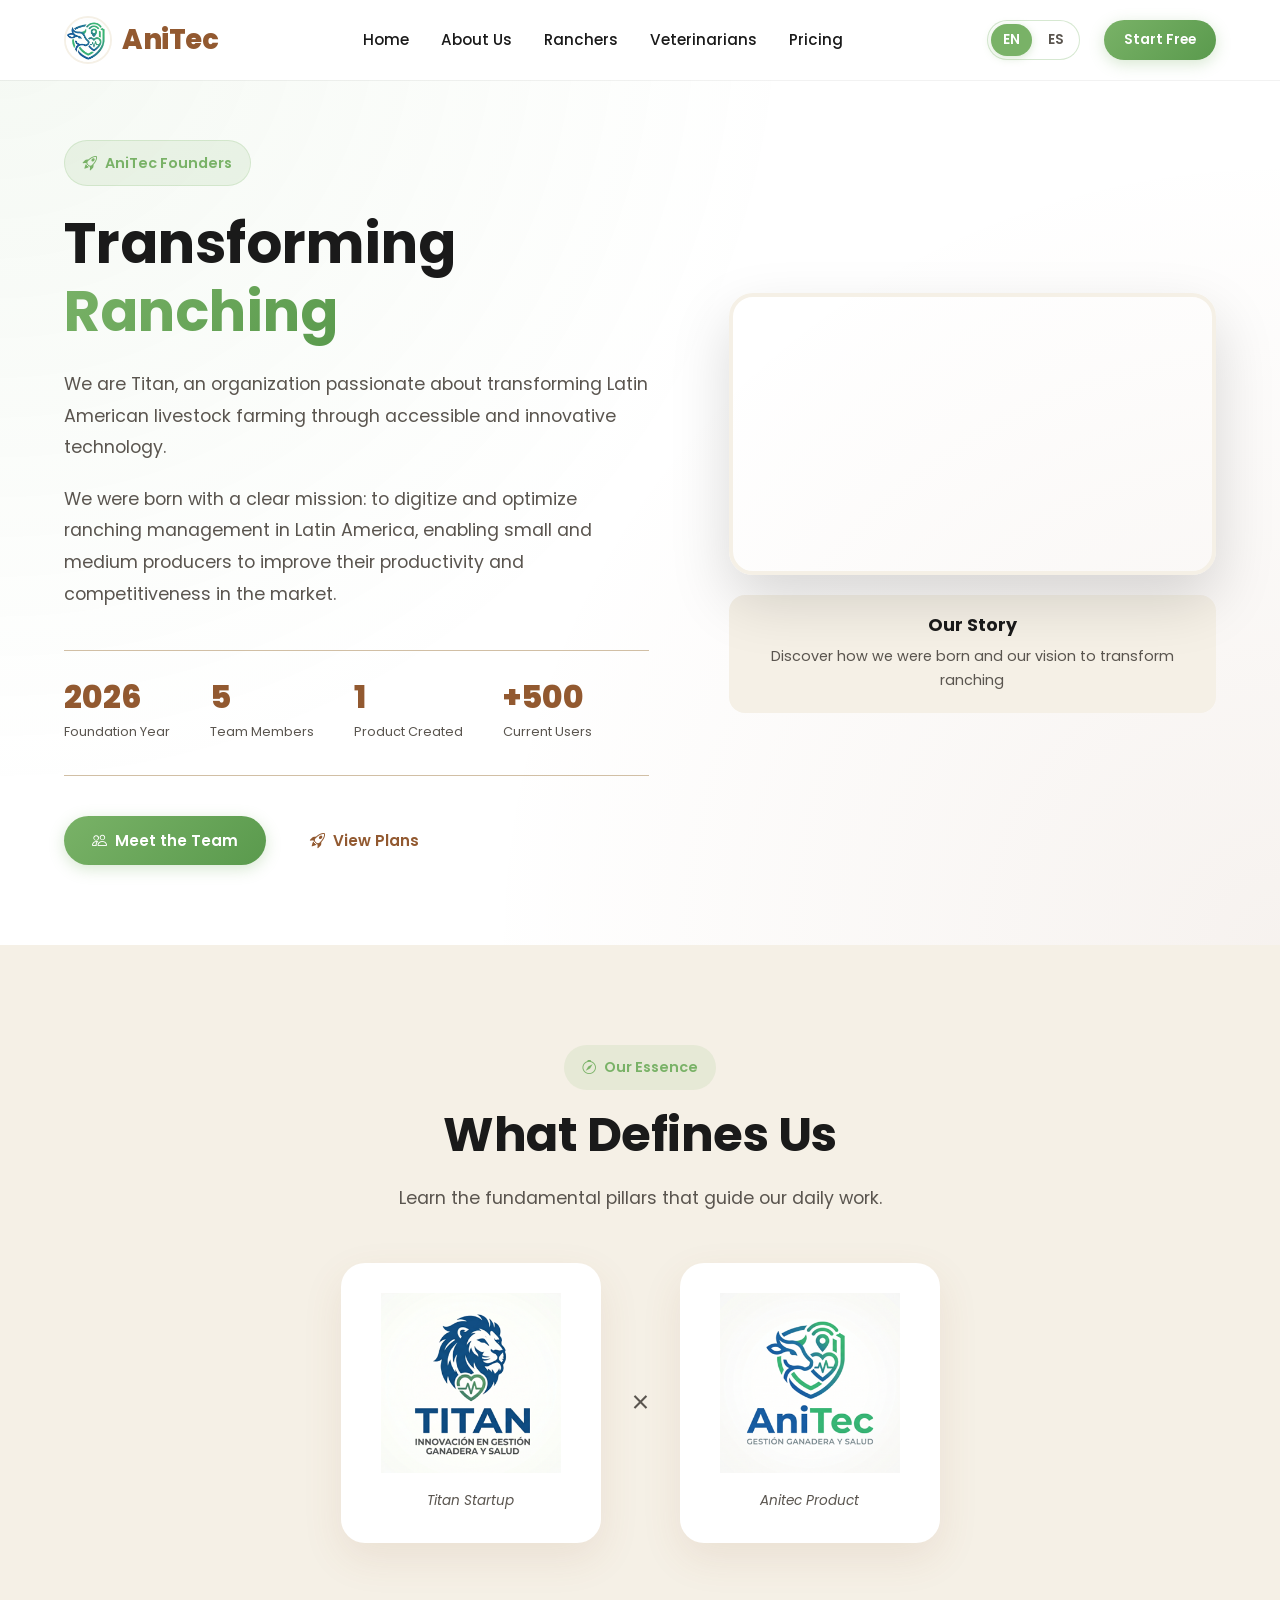
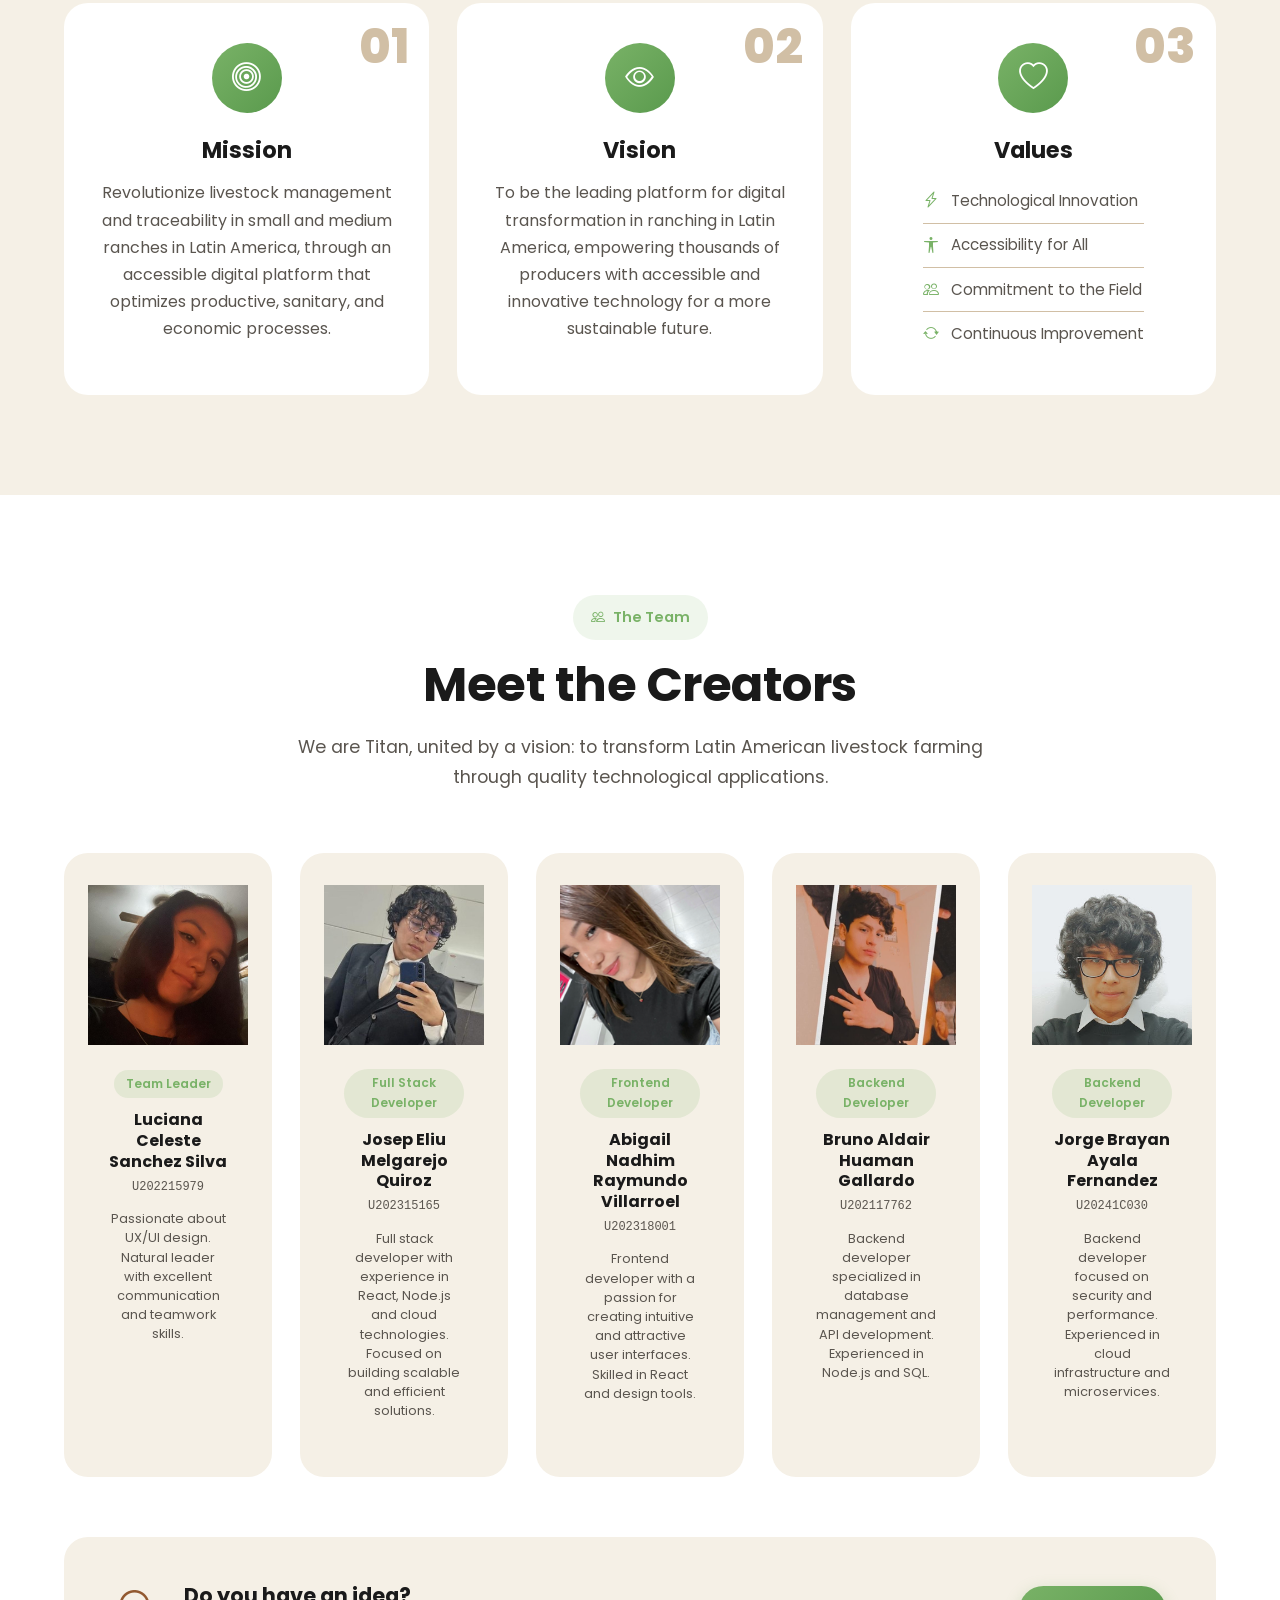
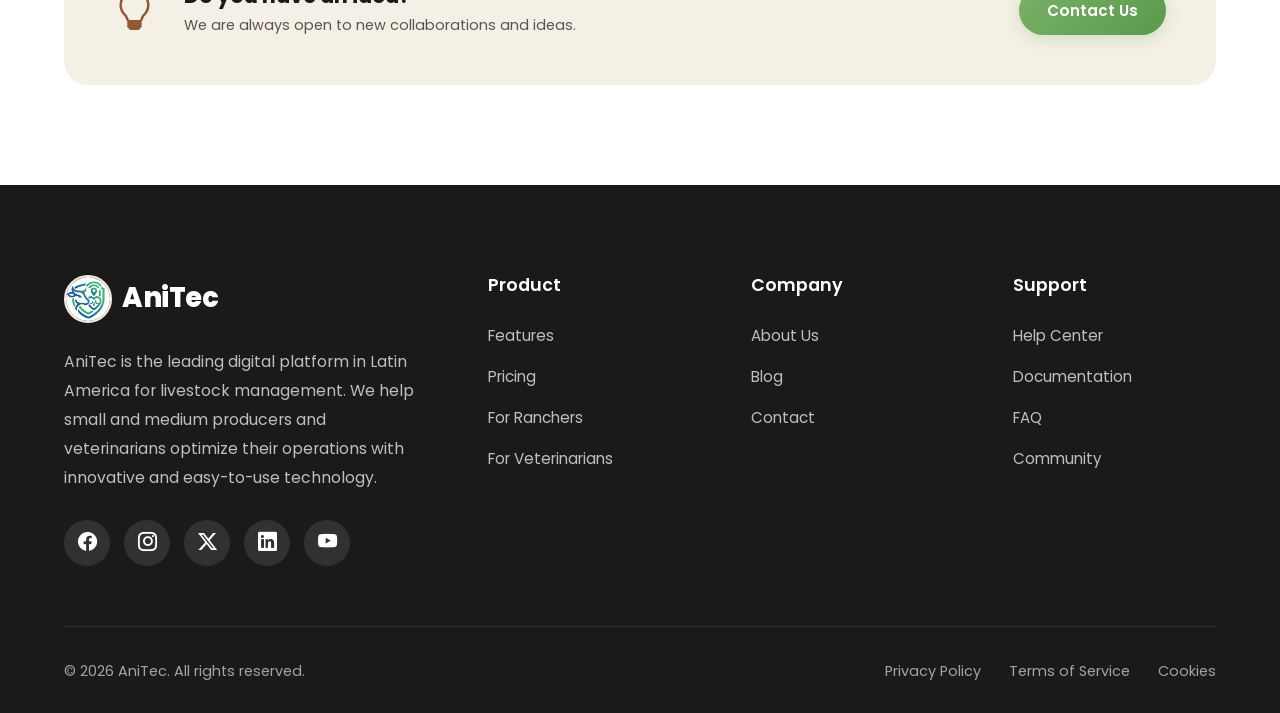
==== about.html @ 1f685884 "chore: Anitec Landing Initialization!" ====
<!doctype html>
<html lang="en" data-page="about">
  <head>
    <meta charset="UTF-8" />
    <meta name="viewport" content="width=device-width, initial-scale=1.0" />
    <meta name="robots" content="index, follow" />
    <meta name="googlebot" content="index, follow" />
    <link rel="canonical" href="https://anitec.com/about.html" />
    
    <!-- Open Graph / Facebook -->
    <meta property="og:type" content="website" />
    <meta property="og:url" content="https://anitec.com/about.html" />
    <meta property="og:title" content="About Us - AniTec" />
    <meta property="og:description" content="Meet the team behind AniTec. We are a passionate team transforming Latin American livestock through innovative technology." />
    <meta property="og:image" content="https://anitec.com/assets/images/og-image.png" />
    <meta property="og:site_name" content="AniTec" />
    
    <!-- Twitter -->
    <meta property="twitter:card" content="summary_large_image" />
    <meta property="twitter:url" content="https://anitec.com/about.html" />
    <meta property="twitter:title" content="About Us - AniTec" />
    <meta property="twitter:description" content="Meet the team behind AniTec. We are a passionate team transforming Latin American livestock through innovative technology." />
    <meta property="twitter:image" content="https://anitec.com/assets/images/og-image.png" />
    
    <!-- Favicons -->
    <link rel="icon" href="./assets/images/logo.ico" type="image/x-icon" />
    <link rel="apple-touch-icon" href="./assets/images/apple-touch-icon.png" />
    
    <!-- Theme Color -->
    <meta name="theme-color" content="#79B267" />
    <meta name="msapplication-TileColor" content="#79B267" />
    <title>About Us - AniTec</title>
    <meta
      name="description"
      content="Meet the team behind AniTec. We are a team passionate about transforming Latin American livestock farming through innovative technology."
    />
    <meta
      name="keywords"
      content="about us AniTec, AniTec team, Team Titan, AniTec creators, ranching startup"
    />
    <meta name="author" content="AniTec" />
    <link rel="icon" type="image/x-icon" href="assets/images/logo.ico" />
    <link rel="stylesheet" href="styles.css" />
    <link rel="preconnect" href="https://fonts.googleapis.com" />
    <link rel="preconnect" href="https://fonts.gstatic.com" crossorigin />
    <link
      href="https://fonts.googleapis.com/css2?family=Poppins:wght@300;400;500;600;700;800&display=swap"
      rel="stylesheet"
    />
    <link
      rel="stylesheet"
      href="https://cdn.jsdelivr.net/npm/bootstrap-icons@1.11.3/font/bootstrap-icons.min.css"
    />
  </head>
  <body>
    <nav class="navbar">
      <div class="nav-container">
        <a href="index.html" class="logo">
          <img src="assets/images/logo.png" alt="AniTec Logo" />
          <span class="logo-text">AniTec</span>
        </a>
        <ul class="nav-menu">
          <li><a href="index.html" data-i18n="nav.home">Home</a></li>
          <li><a href="about.html" class="active" data-i18n="nav.about">About Us</a></li>
          <li><a href="ranchers.html" data-i18n="nav.ranchers">Ranchers</a></li>
          <li><a href="veterinarians.html" data-i18n="nav.veterinarians">Veterinarians</a></li>
          <li><a href="index.html#pricing" data-i18n="nav.pricing">Pricing</a></li>
        </ul>
        <div class="nav-actions">
          <div class="lang-switcher">
            <button class="lang-btn" id="lang-en" onclick="setLanguage('en')">EN</button>
            <button class="lang-btn" id="lang-es" onclick="setLanguage('es')">ES</button>
          </div>
          <a href="index.html#pricing" class="btn btn-success btn-sm" data-i18n="nav.startFree"
            >Start Free</a
          >
          <button class="mobile-menu-btn">
            <i class="bi bi-list"></i>
          </button>
        </div>
      </div>
    </nav>

    <div class="mobile-menu-overlay"></div>
    <div class="mobile-menu">
      <div class="mobile-menu-header">
        <span
          style="
            font-weight: 700;
            font-size: 1.2rem;
            color: var(--primary-brown);
          "
          data-i18n="nav.menu">Menu</span
        >
        <button class="mobile-menu-close">
          <i class="bi bi-x-lg"></i>
        </button>
      </div>
      <ul class="mobile-menu-links">
        <li><a href="index.html" data-i18n="nav.home">Home</a></li>
        <li><a href="about.html" data-i18n="nav.about">About Us</a></li>
        <li><a href="ranchers.html" data-i18n="nav.ranchers">Ranchers</a></li>
        <li><a href="veterinarians.html" data-i18n="nav.veterinarians">Veterinarians</a></li>
        <li><a href="index.html#pricing" data-i18n="nav.pricing">Pricing</a></li>
      </ul>
      <div class="mobile-menu-cta">
        <a href="index.html#pricing" class="btn btn-success" data-i18n="nav.startFree">Start Free</a>
      </div>
      <div class="mobile-lang-switcher">
        <button class="lang-btn" id="mobile-lang-en" onclick="setLanguage('en')">EN</button>
        <button class="lang-btn" id="mobile-lang-es" onclick="setLanguage('es')">ES</button>
      </div>
    </div>

    <section class="about-hero">
      <div class="container">
        <div class="about-hero-content">
          <div class="about-hero-text">
            <div class="hero-badge">
              <i class="bi bi-rocket-takeoff"></i>
              <span data-i18n="about.heroBadge">AniTec Founders</span>
            </div>
            <h1 class="about-title">
              <span data-i18n="about.heroTitle1">Transforming</span><span class="highlight" data-i18n="about.heroTitle2"> Ranching</span>
            </h1>
            <p class="about-description" data-i18n="about.heroDesc1">
              We are <strong>Titan</strong>, an organization passionate about transforming Latin American livestock farming through accessible and innovative technology.
            </p>
            <p class="about-description" data-i18n="about.heroDesc2">
              We were born with a clear mission:
              <strong>to digitize and optimize ranching management</strong> in
              Latin America, enabling small and medium producers to improve
              their productivity and competitiveness in the market.
            </p>
            <div class="about-hero-stats">
              <div class="hero-stat">
                <span class="hero-stat-number">2026</span>
                <span class="hero-stat-label" data-i18n="about.stat1">Foundation<br />Year</span>
              </div>
              <div class="hero-stat">
                <span class="hero-stat-number">5</span>
                <span class="hero-stat-label" data-i18n="about.stat2">Team<br />Members</span>
              </div>
              <div class="hero-stat">
                <span class="hero-stat-number">1</span>
                <span class="hero-stat-label" data-i18n="about.stat3">Product<br />Created</span>
              </div>
              <div class="hero-stat">
                <span class="hero-stat-number">+500</span>
                <span class="hero-stat-label" data-i18n="about.stat4">Current<br />Users</span>
              </div>
            </div>
            <div class="about-hero-buttons">
              <a href="#team" class="btn btn-success">
                <i class="bi bi-people"></i>
                <span data-i18n="about.meetTeam">Meet the Team</span>
              </a>
              <a href="index.html#pricing" class="btn btn-secondary">
                <i class="bi bi-rocket-takeoff"></i>
                <span data-i18n="about.viewPlans">View Plans</span>
              </a>
            </div>
          </div>
          <div class="about-hero-video">
            <div class="video-container">
              <video controles poster="assets/images/video-poster.png">
                <source
                  src="assets/videos/about-us-video.mp4"
                  type="video/mp4"
                />
                Your browser does not support video playback.
              </video>
            </div>
            <div class="video-info">
              <h4 data-i18n="about.ourStory">Learn our story</h4>
              <p data-i18n="about.ourStoryDesc">
                Discover how we were born and our vision to transform ranching
              </p>
            </div>
          </div>
        </div>
      </div>
    </section>

    <section class="mission-vision">
      <div class="container">
        <div class="section-header">
          <span class="section-subtitle">
            <i class="bi bi-compass"></i>
            <span data-i18n="about.essenceSubtitle">Our Essence</span>
          </span>
          <h2 class="section-title" data-i18n="about.essenceTitle">What Defines Us</h2>
          <p class="section-description" data-i18n="about.essenceDesc">
            Learn the fundamental pillars that guide our daily work.
          </p>
        </div>
        <div class="mv-logos">
          <div class="mv-logo-card">
            <img
              src="assets/images/about-us/logo_startup_titan.png"
              alt="Titan Startup"
            />
            <span class="mv-logo-label">Titan Startup</span>
          </div>
          <div class="mv-vs">×</div>
          <div class="mv-logo-card">
            <img
              src="assets/images/about-us/logo_producto_anitec.png"
              alt="AniTec Product"
            />
            <span class="mv-logo-label" data-i18n="about.product">AniTec Product</span>
          </div>
        </div>
        <div class="mv-grid">
          <div class="mv-card">
            <div class="mv-card-icon">
              <i class="bi bi-bullseye"></i>
            </div>
            <div class="mv-card-number">01</div>
            <h3 data-i18n="about.mission">Mission</h3>
            <p data-i18n="about.missionText">
              Revolutionize livestock management and traceability in small and
              medium ranches in Latin America, through an accessible digital
              platform that optimizes productive, sanitary, and economic
              processes.
            </p>
          </div>
          <div class="mv-card">
            <div class="mv-card-icon">
              <i class="bi bi-eye"></i>
            </div>
            <div class="mv-card-number">02</div>
            <h3 data-i18n="about.vision">Vision</h3>
            <p data-i18n="about.visionText">
              To be the leading platform for digital transformation in ranching
              in Latin America, empowering thousands of producers with
              accessible and innovative technology for a more sustainable
              future.
            </p>
          </div>
          <div class="mv-card">
            <div class="mv-card-icon">
              <i class="bi bi-heart"></i>
            </div>
            <div class="mv-card-number">03</div>
            <h3 data-i18n="about.values">Values</h3>
            <ul class="mv-values">
              <li>
                <i class="bi bi-lightning-charge"></i> <span data-i18n="about.val1">Technological Innovation</span>
              </li>
              <li>
                <i class="bi bi-universal-access"></i> <span data-i18n="about.val2">Accessibility for All</span>
              </li>
              <li><i class="bi bi-people"></i> <span data-i18n="about.val3">Commitment to the Field</span></li>
              <li><i class="bi bi-arrow-repeat"></i> <span data-i18n="about.val4">Continuous Improvement</span></li>
            </ul>
          </div>
        </div>
      </div>
    </section>

    <section class="team" id="team">
      <div class="container">
        <div class="section-header">
          <span class="section-subtitle">
            <i class="bi bi-people"></i>
            <span data-i18n="about.teamSubtitle">The Team</span>
          </span>
          <h2 class="section-title" data-i18n="about.teamTitle">Meet the Creators</h2>
          <p class="section-description" data-i18n="about.teamDesc">
            We are Titan, united by a vision: to transform Latin American livestock farming through quality technological applications.
          </p>
        </div>
        <div class="team-grid">
          <div class="team-card">
            <div class="team-photo">
              <img
                src="assets/images/about-us/team/luciana.png"
                alt="Luciana Celeste Sanchez Silva"
              />
              <div class="team-social">
                <a href="#"><i class="bi bi-linkedin"></i></a>
                <a href="https://github.com/luccsss" target="_blank" rel="noreferrer"><i class="bi bi-github"></i></a>
              </div>
            </div>
            <div class="team-info">
              <span class="team-role" data-i18n="about.teamRole1">Team Leader</span>
              <h3 class="team-name">Luciana Celeste Sanchez Silva</h3>
              <p class="team-code">U202215979</p>
              <p class="team-bio" data-i18n="about.bio1">
                Passionate about UX/UI design. Natural leader with excellent
                communication and teamwork skills.
              </p>
            </div>
          </div>
          <div class="team-card">
            <div class="team-photo">
              <img
                src="assets/images/about-us/team/josep.png"
                alt="Josep Eliu Melgarejo Quiroz"
              />
              <div class="team-social">
                <a href="#"><i class="bi bi-linkedin"></i></a>
                <a href="https://github.com/Melga1502" target="_blank" rel="noreferrer"><i class="bi bi-github"></i></a>
              </div>
            </div>
            <div class="team-info">
              <span class="team-role" data-i18n="about.teamRole2">Full Stack Developer</span>
              <h3 class="team-name">Josep Eliu Melgarejo Quiroz</h3>
              <p class="team-code">U202315165</p>
              <p class="team-bio" data-i18n="about.bio2">
                Passionate about creating modern and efficient technological
                solutions. Expert in full stack web development.
              </p>
            </div>
          </div>
          <div class="team-card">
            <div class="team-photo">
              <img
                src="assets/images/about-us/team/abigail.png"
                alt="Abigail Nadhim Raymundo Villarroel"
              />
              <div class="team-social">
                <a href="#"><i class="bi bi-linkedin"></i></a>
                <a href="https://github.com/AbigailRV" target="_blank" rel="noreferrer"><i class="bi bi-github"></i></a>
              </div>
            </div>
            <div class="team-info">
              <span class="team-role" data-i18n="about.teamRole3">Frontend Developer</span>
              <h3 class="team-name">Abigail Nadhim Raymundo Villarroel</h3>
              <p class="team-code">U202318001</p>
              <p class="team-bio" data-i18n="about.bio3">
                Specialist in creating attractive and functional interfaces.
                Passionate about responsive web design.
              </p>
            </div>
          </div>
          <div class="team-card">
            <div class="team-photo">
              <img
                src="assets/images/about-us/team/bruno.png"
                alt="Bruno Aldair Huaman Gallardo"
              />
              <div class="team-social">
                <a href="#"><i class="bi bi-linkedin"></i></a>
                <a href="https://github.com/BrunoHG10" target="_blank" rel="noreferrer"><i class="bi bi-github"></i></a>
              </div>
            </div>
            <div class="team-info">
              <span class="team-role" data-i18n="about.teamRole4">Backend Developer</span>
              <h3 class="team-name">Bruno Aldair Huaman Gallardo</h3>
              <p class="team-code">U202117762</p>
              <p class="team-bio" data-i18n="about.bio4">
                Specialist in APIs and databases. Mastery of .NET and SQL Server
                technologies.
              </p>
            </div>
          </div>
          <div class="team-card">
            <div class="team-photo">
              <img
                src="assets/images/about-us/team/jorge.png"
                alt="Jorge Brayan Ayala Fernandez"
              />
              <div class="team-social">
                <a href="#"><i class="bi bi-linkedin"></i></a>
                <a href="https://github.com/jorgeayaladev" target="_blank" rel="noreferrer"><i class="bi bi-github"></i></a>
              </div>
            </div>
            <div class="team-info">
              <span class="team-role" data-i18n="about.teamRole5">Backend Developer</span>
              <h3 class="team-name">Jorge Brayan Ayala Fernandez</h3>
              <p class="team-code">U20241C030</p>
              <p class="team-bio" data-i18n="about.bio5">
                Versatile developer with experience in multiple technologies and
                development platforms.
              </p>
            </div>
          </div>
        </div>
        <div class="team-cta">
          <div class="team-cta-content">
            <i class="bi bi-lightbulb"></i>
            <div>
              <h4 data-i18n="about.ideaTitle">Do you have an idea?</h4>
              <p data-i18n="about.ideaDesc">We are always open to new collaborations and ideas.</p>
            </div>
            <a href="#contact" class="btn btn-success" data-i18n="about.contactUs">Contact Us</a>
          </div>
        </div>
      </div>
    </section>

    <footer id="contact">
      <div class="container">
        <div class="footer-grid">
          <div class="footer-about">
            <a href="index.html" class="logo">
              <img src="assets/images/logo.png" alt="AniTec Logo" />
              <span class="logo-text">AniTec</span>
            </a>
            <p class="footer-description" data-i18n="footer.desc">
              AniTec is the leading digital platform in Latin America for
              livestock management. We help small and medium producers and
              veterinarians optimize their operations with innovative and
              easy-to-use technology.
            </p>
            <div class="footer-social">
              <a href="#"><i class="bi bi-facebook"></i></a>
              <a href="#"><i class="bi bi-instagram"></i></a>
              <a href="#"><i class="bi bi-twitter-x"></i></a>
              <a href="#"><i class="bi bi-linkedin"></i></a>
              <a href="#"><i class="bi bi-youtube"></i></a>
            </div>
          </div>
          <div class="footer-column">
            <h4 class="footer-title" data-i18n="footer.product">Product</h4>
            <ul class="footer-links">
              <li><a href="index.html#features" data-i18n="footer.features">Features</a></li>
              <li><a href="index.html#pricing" data-i18n="footer.pricing">Pricing</a></li>
              <li><a href="ranchers.html" data-i18n="footer.forRanchers">For Ranchers</a></li>
              <li><a href="veterinarians.html" data-i18n="footer.forVets">For Veterinarians</a></li>
            </ul>
          </div>
          <div class="footer-column">
            <h4 class="footer-title" data-i18n="footer.company">Company</h4>
            <ul class="footer-links">
              <li><a href="about.html" data-i18n="footer.about">About Us</a></li>
              <li><a href="#" data-i18n="footer.blog">Blog</a></li>
              <li><a href="#contact" data-i18n="footer.contact">Contact</a></li>
            </ul>
          </div>
          <div class="footer-column">
            <h4 class="footer-title" data-i18n="footer.support">Support</h4>
            <ul class="footer-links">
              <li><a href="#" data-i18n="footer.helpCenter">Help Center</a></li>
              <li><a href="#" data-i18n="footer.documentation">Documentation</a></li>
              <li><a href="#" data-i18n="footer.faq">FAQ</a></li>
              <li><a href="#" data-i18n="footer.community">Community</a></li>
            </ul>
          </div>
        </div>
        <div class="footer-bottom">
          <p class="footer-copyright" data-i18n="footer.copyright">© 2026 AniTec. All rights reserved.</p>
          <div class="footer-legal">
            <a href="#" data-i18n="footer.privacy">Privacy Policy</a>
            <a href="#" data-i18n="footer.terms">Terms of Service</a>
            <a href="#" data-i18n="footer.cookies">Cookies</a>
          </div>
        </div>
      </div>
    </footer>

    <script src="i18n.js"></script>
    <script src="script.js"></script>
  </body>
</html>
---- styles.css ----
:root {
  --primary-brown: #925930;
  --primary-green: #79b267;
  --primary-cream: #f5f0e6;
  --secondary-brown: #a3794f;
  --secondary-green: #a3c4a8;
  --secondary-cream: #d1bfa5;
  --text-dark: #1a1a1a;
  --text-light: #5a554f;
  --white: #ffffff;
  --shadow-light: rgba(146, 89, 48, 0.1);
  --shadow-medium: rgba(146, 89, 48, 0.2);
  --gradient-green: linear-gradient(135deg, #79b267 0%, #5a9a4d 100%);
  --gradient-brown: linear-gradient(135deg, #925930 0%, #7a4a28 100%);
}

* {
  margin: 0;
  padding: 0;
  box-sizing: border-box;
}

html {
  scrolel-behavior: smooth;
}

body {
  font-family: "Poppins", sans-serif;
  background-color: var(--primary-cream);
  color: var(--text-dark);
  line-height: 1.7;
  overflow-x: hidden;
}

body.menu-open {
  overflow: hidden;
}

h1,
h2,
h3,
h4,
h5,
h6 {
  font-family: "Poppins", sans-serif;
  font-weight: 700;
  line-height: 1.2;
}

.container {
  max-width: 1200px;
  margin: 0 auto;
  padding: 0 24px;
}

.btn {
  padding: 12px 28px;
  border-radius: 50px;
  font-weight: 600;
  font-size: 0.95rem;
  cursor: pointer;
  transition: all 0.3s cubic-bezier(0.4, 0, 0.2, 1);
  text-decoration: none;
  display: inline-flex;
  align-items: center;
  gap: 8px;
  border: none;
  font-family: "Poppins", sans-serif;
}

.btn-primary {
  background: var(--gradient-brown);
  color: var(--white);
  box-shadow: 0 4px 15px rgba(146, 89, 48, 0.3);
}

.btn-primary:hover {
  transform: translateY(-2px);
  box-shadow: 0 8px 25px rgba(146, 89, 48, 0.4);
}

.btn-secondary {
  background: transparent;
  color: var(--primary-brown);
  border: 2px solid var(--primary-brown);
}

.btn-secondary:hover {
  background: var(--primary-brown);
  color: var(--white);
}

.btn-success {
  background: var(--gradient-green);
  color: var(--white);
  box-shadow: 0 4px 15px rgba(121, 178, 103, 0.3);
}

.btn-success:hover {
  transform: translateY(-2px);
  box-shadow: 0 8px 25px rgba(121, 178, 103, 0.4);
}

.mobile-menu-btn {
  display: none;
  background: none;
  border: none;
  font-size: 1.6rem;
  color: var(--primary-brown);
  cursor: pointer;
  padding: 8px;
  line-height: 1;
}

/* Navigation */
.navbar {
  position: fixed;
  top: 0;
  left: 0;
  right: 0;
  background: rgba(255, 255, 255, 0.95);
  backdrop-filter: blur(20px);
  z-index: 1000;
  transition: all 0.3s ease;
  box-shadow: 0 1px 0 rgba(0, 0, 0, 0.05);
}

.navbar.scroleled {
  box-shadow: 0 4px 30px var(--shadow-light);
}

.nav-container {
  display: flex;
  justify-content: space-between;
  align-items: center;
  padding: 16px 24px;
  max-width: 1200px;
  margin: 0 auto;
}

.logo {
  display: flex;
  align-items: center;
  gap: 10px;
  text-decoration: none;
}

.logo img {
  height: 48px;
  width: 48px;
  border-radius: 50%;
  object-fit: cover;
  border: 2px solid var(--primary-cream);
}

.logo-text {
  font-family: "Poppins", sans-serif;
  font-size: 1.7rem;
  font-weight: 800;
  color: var(--primary-brown);
  letter-spacing: -0.5px;
}

.nav-menu {
  display: flex;
  align-items: center;
  gap: 32px;
  list-style: none;
}

.nav-menu a {
  text-decoration: none;
  color: var(--text-dark);
  font-weight: 500;
  font-size: 0.95rem;
  transition: all 0.3s ease;
  position: relative;
}

.nav-menu a::after {
  content: "";
  position: absolute;
  bottom: -6px;
  left: 0;
  width: 0;
  height: 2px;
  background: var(--primary-green);
  transition: width 0.3s ease;
  border-radius: 2px;
}

.nav-menu a:hover {
  color: var(--primary-brown);
}

.nav-menu a:hover::after {
  width: 100%;
}

.nav-actions {
  display: flex;
  gap: 12px;
  align-items: center;
}

.btn {
  padding: 12px 28px;
  border-radius: 50px;
  font-weight: 600;
  font-size: 0.95rem;
  cursor: pointer;
  transition: all 0.3s cubic-bezier(0.4, 0, 0.2, 1);
  text-decoration: none;
  display: inline-flex;
  align-items: center;
  gap: 8px;
  border: none;
  font-family: "Poppins", sans-serif;
}

.btn-sm {
  padding: 8px 20px;
  font-size: 0.85rem;
}

/* Mobile Menu */
.mobile-menu-overlay,
.mobile-menu {
  display: none;
}

/* Hero Section */
.hero {
  min-height: 100vh;
  padding: 140px 0 100px;
  background: var(--white);
  position: relative;
  overflow: hidden;
}

.hero::before {
  content: "";
  position: absolute;
  top: 0;
  right: 0;
  width: 55%;
  height: 100%;
  background: url("assets/images/home/hero-section.png") no-repeat center center;
  background-size: cover;
  opacity: 0.15;
  clip-path: polygon(25% 0, 100% 0, 100% 100%, 0% 100%);
}

.hero-content {
  display: grid;
  grid-template-columns: 1fr 1fr;
  gap: 80px;
  align-items: center;
  position: relative;
  z-index: 1;
}

.hero-text {
  max-width: 580px;
}

.hero-badge {
  display: inline-flex;
  align-items: center;
  gap: 8px;
  background: rgba(121, 178, 103, 0.12);
  padding: 10px 18px;
  border-radius: 50px;
  font-size: 0.9rem;
  color: var(--primary-green);
  font-weight: 600;
  margin-bottom: 24px;
  border: 1px solid rgba(121, 178, 103, 0.2);
}

.hero-title {
  font-size: 3.8rem;
  line-height: 1.1;
  color: var(--text-dark);
  margin-bottom: 24px;
  letter-spacing: -1px;
}

.hero-title span {
  background: var(--gradient-green);
  -webkit-background-clip: text;
  -webkit-text-fill-color: transparent;
  background-clip: text;
}

.hero-description {
  font-size: 1.15rem;
  color: var(--text-light);
  margin-bottom: 36px;
  line-height: 1.8;
}

.hero-buttons {
  display: flex;
  gap: 16px;
  flex-wrap: wrap;
}

.hero-image-wrapper {
  position: relative;
}

.hero-image {
  width: 100%;
  max-width: 560px;
  border-radius: 24px;
  box-shadow: 0 30px 70px rgba(0, 0, 0, 0.15);
}

.hero-floating-card {
  position: absolute;
  background: var(--white);
  padding: 20px 24px;
  border-radius: 16px;
  box-shadow: 0 10px 40px rgba(0, 0, 0, 0.12);
  display: flex;
  align-items: center;
  gap: 14px;
  animation: float 4s ease-in-out infinite;
}

.hero-floating-card-1 {
  top: 10%;
  right: -10px;
  animation-delay: 0s;
}

.hero-floating-card-2 {
  bottom: 15%;
  left: -20px;
  animation-delay: 1s;
}

@keyframes float {
  0%,
  100% {
    transform: translateY(0);
  }
  50% {
    transform: translateY(-10px);
  }
}

.floating-icon {
  width: 52px;
  height: 52px;
  border-radius: 14px;
  display: flex;
  align-items: center;
  justify-content: center;
  font-size: 1.5rem;
}

.floating-icon.green {
  background: rgba(121, 178, 103, 0.15);
  color: var(--primary-green);
}

.floating-icon.brown {
  background: rgba(146, 89, 48, 0.15);
  color: var(--primary-brown);
}

.floating-text h4 {
  font-size: 1rem;
  color: var(--text-dark);
  margin-bottom: 2px;
}

.floating-text p {
  font-size: 0.85rem;
  color: var(--text-light);
}

.hero-stats {
  display: flex;
  gap: 50px;
  margin-top: 50px;
  padding-top: 40px;
  border-top: 1px solid rgba(0, 0, 0, 0.08);
}

.stat-item {
  text-align: left;
}

.stat-number {
  font-size: 2.8rem;
  font-weight: 800;
  color: var(--primary-brown);
  line-height: 1;
}

.stat-label {
  font-size: 0.95rem;
  color: var(--text-light);
  margin-top: 4px;
}

/* Ganadero Hero Section */
.rancher-hero,
.vet-hero {
  min-height: 95vh;
  padding: 140px 0 80px;
  background: var(--white);
  position: relative;
  display: flex;
  align-items: center;
}

.rancher-hero::before {
  content: "";
  position: absolute;
  top: 0;
  left: 0;
  width: 100%;
  height: 100%;
  background:
    radial-gradient(
      circle at 100% 0%,
      rgba(121, 178, 103, 0.08) 0%,
      transparent 50%
    ),
    radial-gradient(
      circle at 0% 100%,
      rgba(146, 89, 48, 0.05) 0%,
      transparent 50%
    );
  pointer-events: none;
}

.rancher-hero-content,
.vet-hero-content {
  display: grid;
  grid-template-columns: 1.1fr 1fr;
  gap: 80px;
  align-items: center;
  position: relative;
  z-index: 1;
}

.rancher-title,
.vet-title {
  font-size: 3.5rem;
  color: var(--text-dark);
  margin-bottom: 24px;
  line-height: 1.2;
}

.rancher-title .highlight,
.vet-title .highlight {
  background: var(--gradient-green);
  -webkit-background-clip: text;
  background-clip: text;
  -webkit-text-fill-color: transparent;
}

.rancher-description,
.vet-description {
  font-size: 1.15rem;
  color: var(--text-light);
  margin-bottom: 20px;
  line-height: 1.8;
}

.rancher-features {
  display: grid;
  grid-template-columns: 1fr 1fr;
  gap: 16px;
  margin: 30px 0;
}

.rancher-feature {
  display: flex;
  align-items: center;
  gap: 12px;
  font-size: 0.95rem;
  color: var(--text-dark);
}

.rancher-feature i {
  color: var(--primary-green);
  font-size: 1.1rem;
}

.vet-features {
  display: grid;
  grid-template-columns: 1fr 1fr;
  gap: 16px;
  margin: 30px 0;
}

.vet-feature {
  display: flex;
  align-items: center;
  gap: 12px;
  font-size: 0.95rem;
  color: var(--text-dark);
}

.vet-feature i {
  color: var(--primary-green);
  font-size: 1.1rem;
}

.rancher-hero-stats,
.vet-hero-stats {
  display: flex;
  gap: 40px;
  margin: 30px 0;
  padding: 24px 0;
  border-top: 1px solid var(--secondary-cream);
  border-bottom: 1px solid var(--secondary-cream);
}

.rancher-stat,
.vet-stat {
  text-align: left;
}

.rancher-stat-number,
.vet-stat-number {
  display: block;
  font-size: 2rem;
  font-weight: 800;
  color: var(--primary-brown);
  line-height: 1;
  margin-bottom: 4px;
}

.rancher-stat-label,
.vet-stat-label {
  font-size: 0.8rem;
  color: var(--text-light);
  line-height: 1.3;
}

.rancher-buttons,
.vet-buttons {
  display: flex;
  gap: 16px;
  margin-top: 32px;
}

.rancher-hero-image,
.vet-hero-image {
  text-align: center;
  position: relative;
}

.hero-image-wrapper {
  position: relative;
}

.hero-image-wrapper img {
  width: 100%;
  max-width: 480px;
  border-radius: 30px;
  box-shadow: 0 30px 70px rgba(0, 0, 0, 0.15);
}

.hero-image-badge {
  position: absolute;
  bottom: 30px;
  left: -20px;
  background: var(--white);
  padding: 16px 24px;
  border-radius: 16px;
  display: flex;
  align-items: center;
  gap: 10px;
  box-shadow: 0 10px 30px var(--shadow-light);
  font-weight: 600;
  color: var(--text-dark);
}

.hero-image-badge i {
  color: #f59e0b;
  font-size: 1.1rem;
}

/* Segmentos Section */
.segments {
  padding: 100px 0;
  background: var(--primary-cream);
}

.segments-grid {
  display: grid;
  grid-template-columns: repeat(2, 1fr);
  gap: 32px;
}

.segment-card {
  background: var(--white);
  padding: 44px 36px;
  border-radius: 24px;
  text-align: center;
  transition: all 0.4s ease;
  box-shadow: 0 8px 30px var(--shadow-light);
}

.segment-card:hover {
  transform: translateY(-8px);
  box-shadow: 0 20px 50px var(--shadow-medium);
}

.segment-image {
  width: 100%;
  max-width: 200px;
  height: 200px;
  margin: 0 auto 24px;
  border-radius: 50%;
  overflow: hidden;
  border: 4px solid var(--primary-cream);
  box-shadow: 0 8px 30px var(--shadow-light);
  background: var(--primary-cream);
  display: flex;
  align-items: center;
  justify-content: center;
}

.segment-image img {
  width: 100%;
  height: 100%;
  object-fit: cover;
}

.segment-title {
  font-size: 1.6rem;
  color: var(--text-dark);
  margin-bottom: 16px;
}

.segment-description {
  color: var(--text-light);
  line-height: 1.7;
  margin-bottom: 24px;
}

/* Metrics Section */
.metrics {
  padding: 100px 0;
  background: var(--gradient-brown);
}

.metrics .section-subtitle {
  background: rgba(255, 255, 255, 0.15);
  color: var(--white);
}

.metrics .section-title,
.metrics .section-description {
  color: var(--white);
}

.metrics-grid {
  display: grid;
  grid-template-columns: repeat(4, 1fr);
  gap: 28px;
}

.metric-card {
  text-align: center;
  padding: 40px 24px 32px;
  background: rgba(255, 255, 255, 0.1);
  border-radius: 20px;
  border: 1px solid rgba(255, 255, 255, 0.15);
  transition: all 0.3s ease;
  position: relative;
  overflow: hidden;
}

.metric-card::before {
  content: "";
  position: absolute;
  top: 0;
  left: 0;
  right: 0;
  height: 4px;
  background: var(--primary-green);
  transform: scaleX(0);
  transform-origin: left;
  transition: transform 0.3s ease;
}

.metric-card:hover {
  background: rgba(255, 255, 255, 0.15);
  transform: translateY(-5px);
}

.metric-card:hover::before {
  transform: scaleX(1);
}

.metric-icon {
  width: 60px;
  height: 60px;
  background: rgba(255, 255, 255, 0.15);
  border-radius: 50%;
  display: flex;
  align-items: center;
  justify-content: center;
  margin: 0 auto 20px;
  font-size: 1.5rem;
  color: var(--white);
}

.metric-number {
  font-size: 3.2rem;
  font-weight: 800;
  color: var(--white);
  margin-bottom: 8px;
  line-height: 1;
}

.metric-label {
  font-size: 1rem;
  font-weight: 600;
  color: var(--white);
  margin-bottom: 12px;
}

.metric-description {
  font-size: 0.85rem;
  color: rgba(255, 255, 255, 0.75);
  line-height: 1.6;
}

.metrics-footer {
  display: flex;
  justify-content: center;
  gap: 40px;
  margin-top: 50px;
  padding-top: 40px;
  border-top: 1px solid rgba(255, 255, 255, 0.15);
}

.metrics-stat {
  text-align: center;
}

.metrics-stat-number {
  display: block;
  font-size: 2.5rem;
  font-weight: 800;
  color: var(--white);
  line-height: 1;
  margin-bottom: 8px;
}

.metrics-stat-label {
  font-size: 0.9rem;
  color: rgba(255, 255, 255, 0.75);
  line-height: 1.4;
}

/* Features Section */
.features {
  padding: 120px 0;
  background: var(--white);
}

.section-header {
  text-align: center;
  max-width: 700px;
  margin: 0 auto 60px;
}

.section-subtitle {
  display: inline-flex;
  align-items: center;
  gap: 8px;
  background: rgba(121, 178, 103, 0.12);
  color: var(--primary-green);
  padding: 10px 18px;
  border-radius: 50px;
  font-weight: 600;
  font-size: 0.9rem;
  margin-bottom: 16px;
}

.section-title {
  font-size: 3rem;
  color: var(--text-dark);
  margin-bottom: 20px;
  letter-spacing: -0.5px;
}

.section-description {
  font-size: 1.1rem;
  color: var(--text-light);
}

.section-subtitle-light {
  display: inline-flex;
  align-items: center;
  gap: 8px;
  background: rgba(255, 255, 255, 0.15);
  color: #fff;
  padding: 10px 18px;
  border-radius: 50px;
  font-weight: 600;
  font-size: 0.9rem;
  margin-bottom: 16px;
}

.section-title-light {
  font-size: 3rem;
  color: #fff;
  margin-bottom: 20px;
  letter-spacing: -0.5px;
}

.section-description-light {
  font-size: 1.1rem;
  color: rgba(255, 255, 255, 0.8);
}

.features-grid {
  display: grid;
  grid-template-columns: repeat(3, 1fr);
  gap: 28px;
}

.feature-card {
  background: var(--primary-cream);
  padding: 40px 32px;
  border-radius: 20px;
  transition: all 0.4s cubic-bezier(0.4, 0, 0.2, 1);
  position: relative;
  overflow: hidden;
}

.feature-card::before {
  content: "";
  position: absolute;
  top: 0;
  left: 0;
  right: 0;
  height: 4px;
  background: var(--gradient-green);
  transform: scaleX(0);
  transform-origin: left;
  transition: transform 0.4s ease;
}

.feature-card:hover {
  transform: translateY(-8px);
  box-shadow: 0 25px 50px var(--shadow-light);
  background: var(--white);
}

.feature-card:hover::before {
  transform: scaleX(1);
}

.feature-icon {
  width: 64px;
  height: 64px;
  background: var(--white);
  border-radius: 16px;
  display: flex;
  align-items: center;
  justify-content: center;
  font-size: 1.7rem;
  color: var(--primary-brown);
  margin-bottom: 24px;
  box-shadow: 0 4px 15px var(--shadow-light);
}

.feature-title {
  font-size: 1.3rem;
  color: var(--text-dark);
  margin-bottom: 14px;
}

.feature-description {
  color: var(--text-light);
  line-height: 1.7;
  font-size: 0.98rem;
}

/* How It Works */
.how-it-works {
  padding: 100px 0;
  background: var(--primary-cream);
  position: relative;
}

.steps-grid {
  display: grid;
  grid-template-columns: repeat(4, 1fr);
  gap: 24px;
  position: relative;
}

.step-card {
  background: var(--white);
  border-radius: 24px;
  padding: 32px 24px;
  display: flex;
  align-items: flex-start;
  gap: 20px;
  position: relative;
  transition: all 0.3s ease;
}

.step-card:hover {
  transform: translateY(-5px);
  box-shadow: 0 15px 40px var(--shadow-light);
}

.step-number {
  font-size: 3rem;
  font-weight: 800;
  color: var(--secondary-cream);
  line-height: 1;
  position: absolute;
  top: 20px;
  right: 20px;
  opacity: 0.5;
}

.step-content {
  flex: 1;
}

.step-icon {
  width: 56px;
  height: 56px;
  background: var(--gradient-brown);
  border-radius: 16px;
  display: flex;
  align-items: center;
  justify-content: center;
  margin-bottom: 20px;
  font-size: 1.5rem;
  color: var(--white);
}

.step-title {
  font-size: 1.15rem;
  color: var(--text-dark);
  margin-bottom: 10px;
}

.step-description {
  color: var(--text-light);
  font-size: 0.9rem;
  line-height: 1.6;
}

.step-arrow {
  position: absolute;
  right: -12px;
  top: 50%;
  transform: translateY(-50%);
  width: 32px;
  height: 32px;
  background: var(--white);
  border-radius: 50%;
  display: flex;
  align-items: center;
  justify-content: center;
  color: var(--primary-green);
  font-size: 0.9rem;
  box-shadow: 0 4px 15px var(--shadow-light);
}

.step-check {
  position: absolute;
  right: -12px;
  top: 50%;
  transform: translateY(-50%);
  width: 32px;
  height: 32px;
  background: var(--primary-green);
  border-radius: 50%;
  display: flex;
  align-items: center;
  justify-content: center;
  color: var(--white);
  font-size: 0.9rem;
}

.how-it-works-cta {
  margin-top: 50px;
}

.how-it-works-cta-content {
  background: linear-gradient(135deg, var(--primary-green) 0%, #5a9a4d 100%);
  border-radius: 24px;
  padding: 40px 50px;
  display: flex;
  align-items: center;
  justify-content: space-between;
  gap: 30px;
  flex-wrap: wrap;
}

.how-it-works-cta-content > i {
  font-size: 2.5rem;
  color: var(--white);
}

.how-it-works-cta-content > div {
  flex: 1;
}

.how-it-works-cta-content h4 {
  font-size: 1.3rem;
  color: var(--white);
  margin-bottom: 4px;
}

.how-it-works-cta-content p {
  color: rgba(255, 255, 255, 0.85);
  font-size: 0.9rem;
}

.how-it-works-cta-content .btn {
  background: var(--white);
  color: var(--primary-green);
}

/* Testimonials */
.testimonials {
  padding: 120px 0;
  background: var(--gradient-brown);
  position: relative;
  overflow: hidden;
}

.testimonials::before {
  content: "";
  position: absolute;
  top: -30%;
  right: -10%;
  width: 700px;
  height: 700px;
  background: radial-gradient(
    circle,
    rgba(255, 255, 255, 0.08) 0%,
    transparent 70%
  );
}

.testimonials::after {
  content: "";
  position: absolute;
  bottom: -20%;
  left: -10%;
  width: 500px;
  height: 500px;
  background: radial-gradient(
    circle,
    rgba(121, 178, 103, 0.2) 0%,
    transparent 70%
  );
}

.testimonials .section-subtitle {
  background: rgba(255, 255, 255, 0.15);
  color: var(--white);
}

.testimonials .section-title {
  color: var(--white);
}

.testimonials .section-description {
  color: rgba(255, 255, 255, 0.85);
}

.testimonials-grid {
  display: grid;
  grid-template-columns: repeat(3, 1fr);
  gap: 28px;
}

.testimonial-card {
  background: var(--white);
  padding: 36px;
  border-radius: 20px;
  position: relative;
}

.testimonial-card::before {
  content: "\201C";
  position: absolute;
  top: 15px;
  right: 30px;
  font-size: 6rem;
  font-family: Georgia, serif;
  color: var(--primary-cream);
  line-height: 1;
}

.testimonial-text {
  color: var(--text-light);
  line-height: 1.8;
  margin-bottom: 28px;
  position: relative;
  z-index: 1;
  font-style: italic;
}

.testimonial-author {
  display: flex;
  align-items: center;
  gap: 14px;
}

.testimonial-avatar {
  width: 56px;
  height: 56px;
  border-radius: 50%;
  background: var(--gradient-green);
  display: flex;
  align-items: center;
  justify-content: center;
  font-size: 1.3rem;
  font-weight: 700;
  color: var(--white);
}

.testimonial-info h4 {
  font-size: 1.1rem;
  color: var(--text-dark);
  margin-bottom: 2px;
}

.testimonial-info p {
  font-size: 0.9rem;
  color: var(--text-light);
}

/* Pricing */
.pricing {
  padding: 120px 0;
  background: var(--white);
}

.pricing-grid {
  display: grid;
  grid-template-columns: repeat(3, 1fr);
  gap: 32px;
  align-items: stretch;
}

.pricing-card {
  background: var(--white);
  border-radius: 28px;
  padding: 40px 32px;
  text-align: center;
  transition: all 0.4s ease;
  position: relative;
  display: flex;
  flex-direction: column;
  box-shadow: 0 4px 20px var(--shadow-light);
}

.pricing-card:hover {
  transform: translateY(-10px);
  box-shadow: 0 25px 60px rgba(0, 0, 0, 0.12);
}

.pricing-card.featured {
  background: var(--white);
  border: 3px solid var(--primary-green);
  transform: scale(1.03);
}

.pricing-card.featured:hover {
  transform: scale(1.03) translateY(-10px);
}

.pricing-badge {
  position: absolute;
  top: -16px;
  left: 50%;
  transform: translateX(-50%);
  background: var(--gradient-green);
  color: var(--white);
  padding: 8px 24px;
  border-radius: 50px;
  font-size: 0.85rem;
  font-weight: 600;
  display: flex;
  align-items: center;
  gap: 6px;
}

.pricing-header {
  margin-bottom: 24px;
}

.pricing-icon {
  width: 80px;
  height: 80px;
  background: var(--primary-cream);
  border-radius: 50%;
  display: flex;
  align-items: center;
  justify-content: center;
  margin: 0 auto 20px;
  font-size: 2rem;
  color: var(--primary-brown);
}

.pricing-card.featured .pricing-icon {
  background: var(--primary-green);
  color: var(--white);
}

.pricing-title {
  font-size: 1.5rem;
  color: var(--text-dark);
  margin-bottom: 8px;
}

.pricing-description {
  font-size: 0.9rem;
  color: var(--text-light);
  margin-bottom: 0;
}

.pricing-price {
  margin-bottom: 8px;
  display: flex;
  align-items: baseline;
  justify-content: center;
}

.pricing-price .currency {
  font-size: 1.5rem;
  color: var(--text-light);
  font-weight: 500;
}

.pricing-price .amount {
  font-size: 4rem;
  font-weight: 800;
  color: var(--primary-brown);
  letter-spacing: -2px;
  line-height: 1;
}

.pricing-price .period {
  font-size: 1rem;
  color: var(--text-light);
  margin-left: 4px;
}

.pricing-price-note {
  font-size: 0.8rem;
  color: var(--primary-green);
  font-weight: 500;
  margin-bottom: 24px;
  display: block;
}

.pricing-features {
  list-style: none;
  text-align: left;
  margin-bottom: 32px;
  flex-grow: 1;
}

.pricing-features li {
  padding: 14px 0;
  border-bottom: 1px solid var(--secondary-cream);
  display: flex;
  align-items: flex-start;
  gap: 12px;
  color: var(--text-dark);
  font-size: 0.95rem;
}

.pricing-features li:last-child {
  border-bottom: none;
}

.pricing-features i {
  color: var(--primary-green);
  font-size: 1.2rem;
  flex-shrink: 0;
  margin-top: 2px;
}

.pricing-features strong {
  color: var(--primary-brown);
}

.pricing-btn {
  width: 100%;
  justify-content: center;
  margin-top: auto;
}

.pricing-footer {
  text-align: center;
  margin-top: 48px;
  padding-top: 32px;
  border-top: 1px solid rgba(0, 0, 0, 0.05);
}

.pricing-footer p {
  display: inline-flex;
  align-items: center;
  gap: 8px;
  color: var(--text-light);
  font-size: 0.9rem;
}

.pricing-footer i {
  color: var(--primary-green);
}

@media (max-width: 1024px) {
  .pricing-grid {
    grid-template-columns: 1fr;
    max-width: 420px;
    margin: 0 auto;
  }

  .pricing-card.featured {
    transform: none;
    order: -1;
  }

  .pricing-card.featured:hover {
    transform: translateY(-10px);
  }
}

/* CTA Section */
.cta {
  padding: 0;
  background: var(--gradient-green);
  position: relative;
  overflow: hidden;
}

.cta-wrapper {
  display: grid;
  grid-template-columns: 1fr 1.2fr;
  min-height: 600px;
}

.cta-image {
  position: relative;
  overflow: hidden;
}

.cta-image img {
  width: 100%;
  height: 100%;
  object-fit: cover;
}

.cta-image-overlay {
  position: absolute;
  top: 0;
  left: 0;
  right: 0;
  bottom: 0;
  background: linear-gradient(to right, rgba(121, 178, 103, 0.3), transparent);
}

.cta-content {
  padding: 80px 60px;
  display: flex;
  flex-direction: column;
  justify-content: center;
  position: relative;
  z-index: 1;
}

.cta-badge {
  display: inline-flex;
  align-items: center;
  gap: 8px;
  background: rgba(255, 255, 255, 0.2);
  color: var(--white);
  padding: 10px 20px;
  border-radius: 50px;
  font-weight: 600;
  font-size: 0.85rem;
  margin-bottom: 24px;
  width: fit-content;
}

.cta-title {
  font-size: 2.8rem;
  color: var(--white);
  margin-bottom: 20px;
  letter-spacing: -0.5px;
  line-height: 1.2;
}

.cta-description {
  font-size: 1.1rem;
  color: rgba(255, 255, 255, 0.9);
  margin-bottom: 24px;
  line-height: 1.6;
}

.cta-features {
  display: flex;
  gap: 24px;
  margin-bottom: 32px;
  flex-wrap: wrap;
}

.cta-feature {
  display: flex;
  align-items: center;
  gap: 8px;
  color: rgba(255, 255, 255, 0.9);
  font-size: 0.95rem;
}

.cta-feature i {
  color: #ffd700;
}

.cta-buttons {
  display: flex;
  gap: 16px;
  flex-wrap: wrap;
  margin-bottom: 24px;
}

.cta .btn-primary {
  background: var(--white);
  color: var(--primary-green);
  box-shadow: 0 4px 20px rgba(0, 0, 0, 0.15);
}

.cta .btn-primary:hover {
  background: var(--primary-cream);
  transform: translateY(-3px);
  box-shadow: 0 8px 30px rgba(0, 0, 0, 0.2);
}

.cta .btn-outline-light {
  background: transparent;
  color: var(--white);
  border: 2px solid rgba(255, 255, 255, 0.5);
}

.cta .btn-outline-light:hover {
  background: rgba(255, 255, 255, 0.15);
  border-color: var(--white);
}

.cta-note {
  font-size: 0.85rem;
  color: rgba(255, 255, 255, 0.7);
  display: flex;
  align-items: center;
  gap: 8px;
}

@media (max-width: 1024px) {
  .cta-wrapper {
    grid-template-columns: 1fr;
  }

  .cta-image {
    height: 300px;
  }

  .cta-content {
    padding: 60px 40px;
  }

  .cta-title {
    font-size: 2.2rem;
  }
}

@media (max-width: 640px) {
  .cta-content {
    padding: 40px 24px;
  }

  .cta-title {
    font-size: 1.8rem;
  }

  .cta-features {
    flex-direction: column;
    gap: 12px;
  }

  .cta-buttons {
    flex-direction: column;
  }
}

.cta .btn-primary:hover {
  background: var(--primary-cream);
}

.cta .btn-secondary {
  border-color: var(--white);
  color: var(--white);
}

.cta .btn-secondary:hover {
  background: var(--white);
  color: var(--primary-green);
}

/* Footer */
footer {
  background: var(--text-dark);
  color: var(--white);
  padding: 90px 0 30px;
}

.footer-grid {
  display: grid;
  grid-template-columns: 1.8fr 1fr 1fr 1fr;
  gap: 60px;
  margin-bottom: 60px;
}

.footer-about .logo {
  margin-bottom: 24px;
}

.footer-about .logo-text {
  color: var(--white);
}

.footer-description {
  color: rgba(255, 255, 255, 0.72);
  line-height: 1.85;
  margin-bottom: 28px;
  font-size: 0.98rem;
}

.footer-social {
  display: flex;
  gap: 14px;
}

.footer-social a {
  width: 46px;
  height: 46px;
  background: rgba(255, 255, 255, 0.1);
  border-radius: 50%;
  display: flex;
  align-items: center;
  justify-content: center;
  color: var(--white);
  font-size: 1.2rem;
  transition: all 0.3s ease;
  text-decoration: none;
}

.footer-social a:hover {
  background: var(--primary-green);
  transform: translateY(-4px);
}

.footer-title {
  font-size: 1.1rem;
  color: var(--white);
  margin-bottom: 26px;
  font-weight: 600;
}

.footer-links {
  list-style: none;
}

.footer-links li {
  margin-bottom: 14px;
}

.footer-links a {
  color: rgba(255, 255, 255, 0.72);
  text-decoration: none;
  transition: all 0.3s ease;
  font-size: 0.95rem;
}

.footer-links a:hover {
  color: var(--primary-green);
  padding-left: 6px;
}

.footer-bottom {
  padding-top: 32px;
  border-top: 1px solid rgba(255, 255, 255, 0.1);
  display: flex;
  justify-content: space-between;
  align-items: center;
  flex-wrap: wrap;
  gap: 20px;
}

.footer-copyright {
  color: rgba(255, 255, 255, 0.6);
  font-size: 0.9rem;
}

.footer-legal {
  display: flex;
  gap: 28px;
}

.footer-legal a {
  color: rgba(255, 255, 255, 0.6);
  text-decoration: none;
  font-size: 0.9rem;
  transition: color 0.3s ease;
}

.footer-legal a:hover {
  color: var(--primary-green);
}

/* Responsive */
@media (max-width: 1100px) {
  .hero-content {
    grid-template-columns: 1fr;
    text-align: center;
  }

  .hero-text {
    max-width: 100%;
  }

  .hero-buttons {
    justify-content: center;
  }

  .hero-stats {
    justify-content: center;
  }

  .hero::before {
    display: none;
  }

  .hero-floating-card {
    display: none;
  }

  .features-grid,
  .testimonials-grid,
  .pricing-grid {
    grid-template-columns: repeat(2, 1fr);
  }

  .steps-container {
    grid-template-columns: repeat(2, 1fr);
  }

  .steps-container::before {
    display: none;
  }

  .pricing-card.featured {
    transform: none;
  }
}

@media (max-width: 768px) {
  .nav-menu {
    display: none;
  }

  .nav-actions {
    display: flex !important;
    position: relative;
    z-index: 1004;
  }

  .mobile-menu-btn {
    display: flex !important;
    position: relative;
    z-index: 1004;
  }

  .hero-title {
    font-size: 2.6rem;
  }

  .section-title {
    font-size: 2.3rem;
  }

  .features-grid,
  .testimonials-grid,
  .steps-container {
    grid-template-columns: 1fr;
  }

  .pricing-grid {
    grid-template-columns: 1fr;
    max-width: 380px;
    margin: 0 auto;
  }

  .footer-grid {
    grid-template-columns: 1fr;
    text-align: center;
  }

  .footer-social {
    justify-content: center;
  }

  .footer-bottom {
    flex-direction: column;
    text-align: center;
  }

  .hero-stats {
    flex-direction: column;
    gap: 24px;
    align-items: center;
  }

  .mobile-menu-overlay {
    display: block;
    position: fixed;
    top: 0;
    left: 0;
    right: 0;
    bottom: 0;
    background: rgba(0, 0, 0, 0.6);
    z-index: 1002;
    opacity: 0;
    visibility: hidden;
    transition: all 0.3s ease;
  }

  .mobile-menu-overlay.active {
    opacity: 1;
    visibility: visible;
  }

  .mobile-menu {
    display: block !important;
    position: fixed;
    top: 0;
    right: 0;
    width: 300px;
    max-width: 85vw;
    height: 100vh;
    background: var(--white);
    z-index: 1003;
    padding: 80px 24px 24px;
    box-shadow: -10px 0 40px rgba(0, 0, 0, 0.2);
    transform: translateX(100%);
    transition: transform 0.35s cubic-bezier(0.4, 0, 0.2, 1);
    overflow-y: auto;
  }

  .mobile-menu.active {
    transform: translateX(0);
  }

  .mobile-menu-header {
    display: flex;
    justify-content: space-between;
    align-items: center;
    margin-bottom: 30px;
  }

  .mobile-menu-close {
    width: 42px;
    height: 42px;
    background: var(--primary-cream);
    border: none;
    border-radius: 50%;
    display: flex;
    align-items: center;
    justify-content: center;
    font-size: 1.3rem;
    color: var(--primary-brown);
    cursor: pointer;
    transition: all 0.3s ease;
  }

  .mobile-menu-close:hover {
    background: var(--primary-brown);
    color: var(--white);
  }

  .mobile-menu-links {
    list-style: none;
  }

  .mobile-menu-links li {
    margin-bottom: 6px;
  }

  .mobile-menu-links a {
    display: block;
    padding: 14px 18px;
    text-decoration: none;
    color: var(--text-dark);
    font-weight: 500;
    font-size: 1.05rem;
    border-radius: 12px;
    transition: all 0.3s ease;
  }

  .mobile-menu-links a:hover {
    background: var(--primary-cream);
    color: var(--primary-brown);
  }

  .mobile-menu-cta {
    margin-top: 24px;
    padding-top: 24px;
    border-top: 1px solid var(--secondary-cream);
  }

  .mobile-menu .btn {
    width: 100%;
    justify-content: center;
    margin-bottom: 12px;
  }
}

/* ==== NEW PAGE STYLES ==== */

/* Nosotros Page */
.about-hero {
  min-height: 90vh;
  padding: 140px 0 80px;
  background: var(--white);
  position: relative;
  display: flex;
  align-items: center;
}

.about-hero::before {
  content: "";
  position: absolute;
  top: 0;
  left: 0;
  width: 100%;
  height: 100%;
  background:
    radial-gradient(
      circle at 0% 0%,
      rgba(121, 178, 103, 0.08) 0%,
      transparent 50%
    ),
    radial-gradient(
      circle at 100% 100%,
      rgba(146, 89, 48, 0.08) 0%,
      transparent 50%
    );
  pointer-events: none;
}

.about-hero-content {
  display: grid;
  grid-template-columns: 1.2fr 1fr;
  gap: 80px;
  align-items: center;
  position: relative;
  z-index: 1;
}

.about-title {
  font-size: 3.5rem;
  color: var(--text-dark);
  margin-bottom: 24px;
  line-height: 1.2;
}

.about-title .highlight {
  background: var(--gradient-green);
  -webkit-background-clip: text;
  -webkit-text-fill-color: transparent;
  background-clip: text;
}

.about-description {
  font-size: 1.1rem;
  color: var(--text-light);
  margin-bottom: 20px;
  line-height: 1.8;
}

.about-hero-stats {
  display: flex;
  gap: 40px;
  margin: 40px 0;
  padding: 30px 0;
  border-top: 1px solid var(--secondary-cream);
  border-bottom: 1px solid var(--secondary-cream);
}

.hero-stat {
  text-align: left;
}

.hero-stat-number {
  display: block;
  font-size: 2rem;
  font-weight: 800;
  color: var(--primary-brown);
  line-height: 1;
  margin-bottom: 4px;
}

.hero-stat-label {
  font-size: 0.8rem;
  color: var(--text-light);
  line-height: 1.3;
}

.about-hero-buttons {
  display: flex;
  gap: 16px;
  margin-top: 32px;
}

.about-hero-video {
  text-align: center;
  position: relative;
}

.video-container {
  position: relative;
  padding-bottom: 56.25%;
  height: 0;
  overflow: hidden;
  border-radius: 24px;
  box-shadow: 0 25px 60px rgba(0, 0, 0, 0.15);
  border: 4px solid var(--primary-cream);
}

.video-container video {
  position: absolute;
  top: 0;
  left: 0;
  width: 100%;
  height: 100%;
  object-fit: cover;
}

.video-info {
  margin-top: 20px;
  padding: 20px;
  background: var(--primary-cream);
  border-radius: 16px;
}

.video-info h4 {
  font-size: 1.1rem;
  color: var(--text-dark);
  margin-bottom: 8px;
}

.video-info p {
  font-size: 0.9rem;
  color: var(--text-light);
}

.mission-vision {
  padding: 100px 0;
  background: var(--primary-cream);
  position: relative;
}

.mission-vision .section-header {
  margin-bottom: 50px;
}

.mv-logos {
  display: flex;
  align-items: center;
  justify-content: center;
  gap: 30px;
  margin-bottom: 60px;
}

.mv-logo-card {
  background: var(--white);
  padding: 30px 40px;
  border-radius: 24px;
  box-shadow: 0 15px 40px var(--shadow-light);
  display: flex;
  flex-direction: column;
  align-items: center;
  gap: 16px;
  transition: all 0.3s ease;
}

.mv-logo-card:hover {
  transform: translateY(-5px);
  box-shadow: 0 20px 50px var(--shadow-medium);
}

.mv-logo-card img {
  width: 180px;
  height: auto;
  object-fit: contain;
}

.mv-logo-label {
  font-size: 0.85rem;
  color: var(--text-light);
  font-style: italic;
}

.mv-vs {
  font-size: 2rem;
  font-weight: 300;
  color: var(--text-light);
}

.mv-grid {
  display: grid;
  grid-template-columns: repeat(3, 1fr);
  gap: 28px;
}

.mv-card {
  background: var(--white);
  padding: 40px 32px;
  border-radius: 24px;
  text-align: center;
  transition: all 0.4s ease;
  position: relative;
  overflow: hidden;
}

.mv-card::before {
  content: "";
  position: absolute;
  top: 0;
  left: 0;
  right: 0;
  height: 4px;
  background: var(--gradient-green);
  transform: scaleX(0);
  transform-origin: left;
  transition: transform 0.4s ease;
}

.mv-card:hover {
  transform: translateY(-8px);
  box-shadow: 0 20px 50px var(--shadow-light);
}

.mv-card:hover::before {
  transform: scaleX(1);
}

.mv-card-icon {
  width: 70px;
  height: 70px;
  background: var(--gradient-green);
  border-radius: 50%;
  display: flex;
  align-items: center;
  justify-content: center;
  margin: 0 auto 24px;
  font-size: 1.8rem;
  color: var(--white);
}

.mv-card-number {
  position: absolute;
  top: 20px;
  right: 20px;
  font-size: 3rem;
  font-weight: 800;
  color: var(--secondary-cream);
  line-height: 1;
}

.mv-card h3 {
  font-size: 1.4rem;
  color: var(--text-dark);
  margin-bottom: 16px;
}

.mv-card p,
.mv-card ul {
  color: var(--text-light);
  line-height: 1.7;
}

.mv-card ul {
  list-style: none;
  text-align: left;
  padding: 0;
  margin: 0 auto;
  display: inline-block;
}

.mv-card li {
  padding: 10px 0;
  border-bottom: 1px solid var(--secondary-cream);
  display: flex;
  align-items: center;
  gap: 12px;
  font-size: 0.95rem;
}

.mv-card li:last-child {
  border-bottom: none;
}

.mv-card li i {
  color: var(--primary-green);
  font-size: 1rem;
}

.mv-card ul {
  list-style: none;
  text-align: left;
  padding: 0 20px;
}

.mv-card li {
  padding: 8px 0;
  border-bottom: 1px solid var(--secondary-cream);
}

.team {
  padding: 100px 0;
  background: var(--white);
}

.team-grid {
  display: grid;
  grid-template-columns: repeat(5, 1fr);
  gap: 24px;
}

.team-card {
  background: var(--primary-cream);
  padding: 32px 24px;
  border-radius: 20px;
  text-align: center;
  transition: all 0.3s ease;
}

.team-card:hover {
  transform: translateY(-8px);
  box-shadow: 0 20px 40px var(--shadow-light);
}

.team-image {
  width: 120px;
  height: 120px;
  border-radius: 50%;
  overflow: hidden;
  margin: 0 auto 20px;
  border: 4px solid var(--white);
  box-shadow: 0 6px 20px var(--shadow-light);
}

.team-image img {
  width: 100%;
  height: 100%;
  object-fit: cover;
}

.team-name {
  font-size: 1rem;
  color: var(--text-dark);
  margin-bottom: 4px;
}

.team-rolee {
  font-size: 0.85rem;
  color: var(--primary-green);
  font-weight: 600;
  margin-bottom: 4px;
}

.team-code {
  font-size: 0.75rem;
  color: var(--text-light);
  margin-bottom: 12px;
}

.team-bio {
  font-size: 0.8rem;
  color: var(--text-light);
  line-height: 1.6;
}

/* Equipo Section - Nuevo diseño */
.team {
  padding: 100px 0;
  background: var(--white);
  position: relative;
}

.team-grid {
  display: grid;
  grid-template-columns: repeat(5, 1fr);
  gap: 28px;
}

.team-card {
  background: var(--primary-cream);
  border-radius: 24px;
  overflow: hidden;
  transition: all 0.4s ease;
  position: relative;
}

.team-card:hover {
  transform: translateY(-10px);
  box-shadow: 0 25px 50px var(--shadow-medium);
}

.team-card:hover .team-social {
  opacity: 1;
  transform: translateY(0);
}

.team-photo {
  position: relative;
  width: 100%;
  aspect-ratio: 1;
  overflow: hidden;
  background: var(--secondary-cream);
}

.team-photo img {
  width: 100%;
  height: 100%;
  object-fit: cover;
  transition: all 0.4s ease;
}

.team-card:hover .team-photo img {
  transform: scale(1.1);
}

.team-social {
  position: absolute;
  bottom: 0;
  left: 0;
  right: 0;
  padding: 16px;
  background: linear-gradient(to top, rgba(0, 0, 0, 0.7), transparent);
  display: flex;
  justify-content: center;
  gap: 12px;
  opacity: 0;
  transform: translateY(10px);
  transition: all 0.3s ease;
}

.team-social a {
  width: 36px;
  height: 36px;
  background: var(--white);
  border-radius: 50%;
  display: flex;
  align-items: center;
  justify-content: center;
  color: var(--primary-brown);
  text-decoration: none;
  transition: all 0.3s ease;
}

.team-social a:hover {
  background: var(--primary-green);
  color: var(--white);
}

.team-info {
  padding: 24px 20px;
  text-align: center;
}

.team-role {
  display: inline-block;
  background: rgba(121, 178, 103, 0.15);
  color: var(--primary-green);
  padding: 4px 12px;
  border-radius: 50px;
  font-size: 0.75rem;
  font-weight: 600;
  margin-bottom: 12px;
}

.team-name {
  font-size: 1rem;
  color: var(--text-dark);
  margin-bottom: 4px;
  line-height: 1.3;
}

.team-code {
  font-size: 0.75rem;
  color: var(--text-light);
  margin-bottom: 12px;
  font-family: monospace;
}

.team-bio {
  font-size: 0.8rem;
  color: var(--text-light);
  line-height: 1.5;
}

.team-cta {
  margin-top: 60px;
}

.team-cta-content {
  background: var(--primary-cream);
  border-radius: 24px;
  padding: 40px 50px;
  display: flex;
  align-items: center;
  justify-content: space-between;
  gap: 30px;
  flex-wrap: wrap;
}

.team-cta-content > i {
  font-size: 2.5rem;
  color: var(--primary-brown);
}

.team-cta-content > div {
  flex: 1;
}

.team-cta-content h4 {
  font-size: 1.3rem;
  color: var(--text-dark);
  margin-bottom: 4px;
}

.team-cta-content p {
  color: var(--text-light);
  font-size: 0.9rem;
}

.process {
  padding: 120px 0;
  background: var(--white);
  position: relative;
  overflow: hidden;
}

.process::before {
  content: "";
  position: absolute;
  top: 50%;
  left: 50%;
  transform: translate(-50%, -50%);
  width: 900px;
  height: 900px;
  background: radial-gradient(
    circle,
    rgba(121, 178, 103, 0.06) 0%,
    transparent 70%
  );
  pointer-events: none;
}

.process .section-header {
  margin-bottom: 60px;
}

.process-timeline {
  position: relative;
  margin-top: 40px;
}

.process-line {
  position: absolute;
  top: 90px;
  left: 8%;
  right: 8%;
  height: 4px;
  background: linear-gradient(
    90deg,
    var(--primary-cream) 0%,
    var(--primary-green) 50%,
    var(--primary-cream) 100%
  );
  border-radius: 2px;
  z-index: 0;
}

.process-grid {
  display: grid;
  grid-template-columns: repeat(4, 1fr);
  gap: 32px;
  position: relative;
  z-index: 1;
}

.process-step {
  text-align: center;
}

.process-card {
  background: var(--primary-cream);
  padding: 36px 24px;
  border-radius: 24px;
  text-align: center;
  transition: all 0.4s ease;
  position: relative;
}

.process-card:hover {
  transform: translateY(-10px);
  box-shadow: 0 25px 50px var(--shadow-light);
}

.process-icon {
  width: 80px;
  height: 80px;
  background: var(--gradient-brown);
  border-radius: 50%;
  display: flex;
  align-items: center;
  justify-content: center;
  margin: 0 auto 24px;
  font-size: 1.8rem;
  color: var(--white);
  position: relative;
  z-index: 1;
  box-shadow: 0 8px 25px rgba(146, 89, 48, 0.3);
}

.process-number {
  position: absolute;
  top: 20px;
  right: 20px;
  font-size: 3rem;
  font-weight: 800;
  color: var(--white);
  opacity: 0.25;
  line-height: 1;
}

.process-card h3 {
  font-size: 1.3rem;
  margin-bottom: 12px;
  color: var(--text-dark);
}

.process-desc {
  color: var(--text-light);
  font-size: 0.9rem;
  line-height: 1.6;
  margin-bottom: 20px;
}

.process-tasks {
  list-style: none;
  text-align: left;
  margin-bottom: 24px;
  padding: 0;
}

.process-tasks li {
  display: flex;
  align-items: center;
  gap: 10px;
  padding: 8px 0;
  font-size: 0.8rem;
  color: var(--text-dark);
  border-bottom: 1px solid rgba(146, 89, 48, 0.1);
}

.process-tasks li:last-child {
  border-bottom: none;
}

.process-tasks li i {
  color: var(--primary-green);
  font-size: 0.9rem;
}

.process-duracion {
  display: inline-flex;
  align-items: center;
  gap: 8px;
  background: var(--white);
  padding: 10px 20px;
  border-radius: 50px;
  font-size: 0.85rem;
  color: var(--primary-green);
  font-weight: 600;
  box-shadow: 0 4px 15px var(--shadow-light);
}

.process-duracion i {
  font-size: 0.9rem;
}

.process-tecnologias {
  margin-top: 80px;
  text-align: center;
  padding: 50px;
  background: var(--primary-cream);
  border-radius: 24px;
}

.process-tecnologias h4 {
  font-size: 1.3rem;
  color: var(--text-dark);
  margin-bottom: 30px;
  display: flex;
  align-items: center;
  justify-content: center;
  gap: 12px;
}

.process-tecnologias h4 i {
  color: var(--primary-brown);
  font-size: 1.5rem;
}

.process-tech-grid {
  display: flex;
  justify-content: center;
  flex-wrap: wrap;
  gap: 20px;
}

.process-tech {
  background: var(--white);
  padding: 16px 24px;
  border-radius: 12px;
  display: flex;
  align-items: center;
  gap: 10px;
  box-shadow: 0 4px 15px var(--shadow-light);
  transition: all 0.3s ease;
}

.process-tech:hover {
  transform: translateY(-3px);
  box-shadow: 0 8px 25px var(--shadow-light);
}

.process-tech i {
  font-size: 1.5rem;
  color: var(--primary-brown);
}

.process-tech span {
  font-size: 0.9rem;
  font-weight: 600;
  color: var(--text-dark);
}

.process-total {
  text-align: center;
  margin-top: 60px;
  padding: 30px;
  background: var(--gradient-brown);
  border-radius: 16px;
  display: inline-flex;
  align-items: center;
  gap: 16px;
  font-size: 1.1rem;
  color: var(--white);
  position: relative;
  left: 50%;
  transform: translateX(-50%);
}

.process-total i {
  font-size: 1.8rem;
}

.process-total strong {
  font-size: 1.3rem;
}

/* Ganadero Page */
.rancher-hero,
.vet-hero {
  min-height: 80vh;
  padding: 140px 0 80px;
  background: var(--white);
}

.rancher-hero-content,
.vet-hero-content {
  display: grid;
  grid-template-columns: 1fr 1fr;
  gap: 60px;
  align-items: center;
}

.rancher-title,
.vet-title {
  font-size: 3.2rem;
  color: var(--text-dark);
  margin-bottom: 24px;
}

.rancher-title span,
.vet-title span {
  background: var(--gradient-green);
  -webkit-background-clip: text;
  background-clip: text;
  -webkit-text-fill-color: transparent;
}

.rancher-description,
.vet-description {
  font-size: 1.1rem;
  color: var(--text-light);
  margin-bottom: 20px;
  line-height: 1.8;
}

.rancher-buttons,
.vet-buttons {
  display: flex;
  gap: 16px;
  margin-top: 32px;
}

.rancher-hero-image,
.vet-hero-image {
  text-align: center;
}

.rancher-hero-image img,
.vet-hero-image img {
  width: 100%;
  max-width: 500px;
  border-radius: 24px;
  box-shadow: 0 25px 50px rgba(0, 0, 0, 0.12);
}

.benefits-rancher,
.benefits-vet {
  padding: 100px 0;
  background: var(--primary-cream);
}

.benefits-grid {
  display: grid;
  grid-template-columns: repeat(3, 1fr);
  gap: 28px;
}

.benefit-card {
  background: var(--white);
  padding: 40px 32px;
  border-radius: 20px;
  text-align: center;
  transition: all 0.3s ease;
}

.benefit-card:hover {
  transform: translateY(-8px);
  box-shadow: 0 20px 40px var(--shadow-light);
}

.benefit-icon {
  width: 80px;
  height: 80px;
  background: var(--primary-cream);
  border-radius: 50%;
  display: flex;
  align-items: center;
  justify-content: center;
  margin: 0 auto 24px;
  font-size: 2rem;
  color: var(--primary-brown);
}

.benefit-card h3 {
  font-size: 1.3rem;
  color: var(--text-dark);
  margin-bottom: 14px;
}

.benefit-card p {
  color: var(--text-light);
  line-height: 1.7;
}

.testimonials-rancher,
.testimonials-vet {
  padding: 120px 0;
  background: var(--gradient-brown);
  position: relative;
  overflow: hidden;
}

.testimonials-rancher::before,
.testimonials-vet::before {
  content: "";
  position: absolute;
  top: -30%;
  right: -10%;
  width: 600px;
  height: 600px;
  background: radial-gradient(
    circle,
    rgba(255, 255, 255, 0.08) 0%,
    transparent 70%
  );
}

.testimonials-rancher::after,
.testimonials-vet::after {
  content: "";
  position: absolute;
  bottom: -20%;
  left: -10%;
  width: 400px;
  height: 400px;
  background: radial-gradient(
    circle,
    rgba(121, 178, 103, 0.15) 0%,
    transparent 70%
  );
}

.testimonials-slider-container {
  position: relative;
  z-index: 1;
  overflow: hidden;
}

.testimonials-slider-track {
  display: flex;
  gap: 40px;
  transition: transform 0.8s ease-in-out;
}

.testimonial-card {
  flex: 0 0 calc((100% - 80px) / 3);
  min-width: calc((100% - 80px) / 3);
  background: rgba(255, 255, 255, 0.95);
  border-radius: 20px;
  padding: 32px;
  position: relative;
  transition: all 0.3s ease;
}

.testimonial-card:hover {
  transform: translateY(-5px);
  box-shadow: 0 20px 40px rgba(0, 0, 0, 0.15);
  background: #fff;
}

.testimonial-card > i {
  font-size: 2.5rem;
  color: var(--primary-green);
  margin-bottom: 16px;
  display: block;
}

.testimonial-card p {
  font-size: 1rem;
  line-height: 1.7;
  color: var(--text-dark);
  margin-bottom: 24px;
  font-style: italic;
}

.testimonial-author {
  display: flex;
  align-items: center;
  gap: 16px;
}

.testimonial-author img {
  width: 56px;
  height: 56px;
  border-radius: 50%;
  object-fit: cover;
  border: 3px solid var(--primary-green);
}

.testimonial-info h4 {
  font-size: 1rem;
  font-weight: 600;
  color: var(--text-dark);
  margin-bottom: 4px;
}

.testimonial-info p {
  font-size: 0.85rem;
  color: var(--text-light);
  margin-bottom: 8px;
}

.testimonial-stars {
  display: flex;
  gap: 4px;
}

.testimonial-stars i {
  color: #ffc107;
  font-size: 0.9rem;
}

@media (max-width: 1024px) {
  .testimonials-slide-group {
    grid-template-columns: repeat(2, 1fr);
  }
}

@media (max-width: 640px) {
  .testimonials-slide-group {
    grid-template-columns: 1fr;
  }

  .testimonial-card {
    padding: 24px;
  }
}

.testimonials-track {
  position: relative;
  overflow: hidden;
}

.testimonial-slide {
  display: none;
  animation: fadeIn 0.5s ease;
}

.testimonial-slide.active {
  display: block;
}

@keyframes fadeIn {
  from {
    opacity: 0;
    transform: translateX(30px);
  }
  to {
    opacity: 1;
    transform: translateX(0);
  }
}

.testimonial-card-large {
  background: var(--white);
  padding: 60px;
  border-radius: 30px;
  text-align: center;
  position: relative;
}

.testimonial-card-large > i {
  font-size: 4rem;
  color: var(--primary-cream);
  position: absolute;
  top: 20px;
  left: 30px;
  line-height: 1;
}

.testimonial-texto {
  font-size: 1.2rem;
  color: var(--text-dark);
  line-height: 1.8;
  margin-bottom: 40px;
  font-style: italic;
}

.testimonial-author-large {
  display: flex;
  align-items: center;
  justify-content: center;
  gap: 20px;
}

.testimonial-author-large img {
  width: 80px;
  height: 80px;
  border-radius: 50%;
  object-fit: cover;
  border: 4px solid var(--primary-cream);
  box-shadow: 0 6px 20px var(--shadow-light);
}

.testimonial-author-large .testimonial-info {
  text-align: left;
}

.testimonial-author-large .testimonial-info h4 {
  font-size: 1.2rem;
  color: var(--text-dark);
  margin-bottom: 4px;
}

.testimonial-author-large .testimonial-info p {
  font-size: 0.9rem;
  color: var(--text-light);
  margin-bottom: 8px;
}

.testimonials-nav {
  display: flex;
  align-items: center;
  justify-content: center;
  gap: 20px;
  margin-top: 40px;
}

.slider-btn {
  width: 50px;
  height: 50px;
  background: var(--white);
  border: none;
  border-radius: 50%;
  display: flex;
  align-items: center;
  justify-content: center;
  cursor: pointer;
  transition: all 0.3s ease;
  color: var(--primary-brown);
  font-size: 1.2rem;
  box-shadow: 0 4px 15px var(--shadow-light);
}

.slider-btn:hover {
  background: var(--primary-green);
  color: var(--white);
  transform: translateY(-3px);
}

.slider-dots {
  display: flex;
  gap: 10px;
}

.slider-dots .dot {
  width: 12px;
  height: 12px;
  background: rgba(255, 255, 255, 0.3);
  border-radius: 50%;
  cursor: pointer;
  transition: all 0.3s ease;
}

.slider-dots .dot.active {
  background: var(--white);
  transform: scale(1.2);
}

.modules-rancher,
.functions-vet {
  padding: 100px 0;
  background: var(--white);
}

.modules-grid,
.functions-grid {
  display: grid;
  grid-template-columns: repeat(3, 1fr);
  gap: 24px;
}

.function-card {
  background: var(--primary-cream);
  padding: 32px 24px;
  border-radius: 20px;
  text-align: center;
  transition: all 0.3s ease;
}

.function-card:hover {
  transform: translateY(-8px);
  box-shadow: 0 20px 40px rgba(0, 0, 0, 0.12);
  background: var(--white);
}

.function-icon {
  width: 70px;
  height: 70px;
  background: var(--white);
  border-radius: 50%;
  display: flex;
  align-items: center;
  justify-content: center;
  margin: 0 auto 20px;
  font-size: 1.8rem;
  color: var(--primary-brown);
  box-shadow: 0 4px 15px var(--shadow-light);
  transition: all 0.3s ease;
}

.function-card:hover .function-icon {
  background: var(--primary-green);
  color: var(--white);
  transform: scale(1.1);
}

.function-card h3 {
  font-size: 1.15rem;
  color: var(--text-dark);
  margin-bottom: 12px;
}

.function-card > p {
  font-size: 0.9rem;
  color: var(--text-light);
  line-height: 1.6;
  margin-bottom: 16px;
}

.function-tags {
  display: flex;
  gap: 8px;
  justify-content: center;
  flex-wrap: wrap;
}

.function-tags span {
  background: rgba(121, 178, 103, 0.15);
  color: var(--primary-green);
  padding: 6px 14px;
  border-radius: 50px;
  font-size: 0.75rem;
  font-weight: 600;
}

.module-card {
  background: var(--white);
  border-radius: 20px;
  overflow: hidden;
  text-align: center;
  transition: all 0.3s ease;
  box-shadow: 0 4px 20px var(--shadow-light);
}

.module-card:hover {
  transform: translateY(-8px);
  box-shadow: 0 20px 40px rgba(0, 0, 0, 0.12);
}

.module-image {
  position: relative;
  height: 180px;
  overflow: hidden;
}

.module-image img {
  width: 100%;
  height: 100%;
  object-fit: cover;
  transition: transform 0.5s ease;
}

.module-card:hover .module-image img {
  transform: scale(1.1);
}

.module-overlay {
  position: absolute;
  bottom: 0;
  left: 0;
  right: 0;
  background: linear-gradient(transparent, rgba(146, 89, 48, 0.9));
  padding: 40px 20px 20px;
}

.module-overlay span {
  color: #fff;
  font-weight: 600;
  font-size: 0.9rem;
}

.module-card h3 {
  font-size: 1.2rem;
  color: var(--primary-brown);
  margin: 20px 20px 12px;
}

.module-card > p {
  font-size: 0.9rem;
  color: var(--text-light);
  padding: 0 20px;
  line-height: 1.5;
  margin-bottom: 16px;
}

.module-card ul {
  list-style: none;
  text-align: left;
  padding: 0 20px 24px;
  margin: 0;
}

.module-card li {
  padding: 10px 0;
  border-bottom: 1px solid rgba(0, 0, 0, 0.05);
  color: var(--text-dark);
  font-size: 0.85rem;
  display: flex;
  align-items: center;
  gap: 10px;
}

.module-card li i {
  color: var(--primary-green);
  font-size: 1rem;
}

@media (max-width: 1024px) {
  .modules-grid,
  .functions-grid {
    grid-template-columns: repeat(2, 1fr);
  }
}

@media (max-width: 640px) {
  .modules-grid,
  .functions-grid {
    grid-template-columns: 1fr;
  }
}

.comparison {
  padding: 100px 0;
  background: var(--primary-cream);
}

.comparison-grid {
  display: grid;
  grid-template-columns: repeat(2, 1fr);
  gap: 40px;
  margin-bottom: 60px;
}

.comparison-card {
  background: var(--white);
  border-radius: 24px;
  overflow: hidden;
  box-shadow: 0 10px 40px var(--shadow-light);
  transition: transform 0.3s ease;
}

.comparison-card:hover {
  transform: translateY(-5px);
}

.comparison-card-header {
  padding: 40px 32px;
  text-align: center;
  position: relative;
}

.comparison-traditional .comparison-card-header {
  background: linear-gradient(135deg, #e0e0e0 0%, #f5f5f5 100%);
}

.comparison-anitec .comparison-card-header {
  background: linear-gradient(135deg, var(--primary-brown) 0%, #b87648 100%);
  color: var(--white);
}

.comparison-card-header i {
  font-size: 3rem;
  margin-bottom: 16px;
  display: block;
}

.comparison-card-header h3 {
  font-size: 1.5rem;
  margin-bottom: 8px;
}

.comparison-card-header p {
  font-size: 0.95rem;
  opacity: 0.8;
}

.comparison-badge {
  position: absolute;
  top: 16px;
  right: 16px;
  background: var(--primary-green);
  color: var(--white);
  padding: 6px 16px;
  border-radius: 50px;
  font-size: 0.75rem;
  font-weight: 600;
}

.comparison-list {
  list-style: none;
  padding: 0 32px 32px;
  margin: 0;
}

.comparison-list li {
  display: flex;
  align-items: flex-start;
  gap: 12px;
  padding: 16px 0;
  border-bottom: 1px solid rgba(0, 0, 0, 0.05);
  font-size: 0.95rem;
  line-height: 1.5;
}

.comparison-list li:last-child {
  border-bottom: none;
}

.comparison-traditional .comparison-list li i {
  color: #dc3545;
  font-size: 1.2rem;
  flex-shrink: 0;
  margin-top: 2px;
}

.comparison-anitec .comparison-list li i {
  color: var(--primary-green);
  font-size: 1.2rem;
  flex-shrink: 0;
  margin-top: 2px;
}

.comparison-stats {
  display: grid;
  grid-template-columns: repeat(4, 1fr);
  gap: 24px;
  background: var(--white);
  padding: 40px;
  border-radius: 24px;
  box-shadow: 0 10px 40px var(--shadow-light);
}

.stat-item {
  text-align: center;
  padding: 20px;
}

.stat-number {
  display: block;
  font-size: 3rem;
  font-weight: 700;
  color: var(--primary-brown);
  line-height: 1;
  margin-bottom: 8px;
}

.stat-label {
  font-size: 0.9rem;
  color: var(--text-light);
}

@media (max-width: 1024px) {
  .comparison-grid {
    grid-template-columns: 1fr;
  }

  .comparison-stats {
    grid-template-columns: repeat(2, 1fr);
  }
}

@media (max-width: 640px) {
  .comparison-stats {
    grid-template-columns: 1fr;
  }

  .comparison-list {
    padding: 0 20px 24px;
  }
}

/* Veterinario Page */
.use-cases {
  padding: 100px 0;
  background: var(--primary-cream);
}

.cases-grid {
  display: grid;
  grid-template-columns: repeat(4, 1fr);
  gap: 24px;
}

.case-card {
  background: var(--white);
  border-radius: 20px;
  overflow: hidden;
  transition: all 0.4s ease;
  box-shadow: 0 4px 20px var(--shadow-light);
}

.case-card:hover {
  transform: translateY(-10px);
  box-shadow: 0 20px 50px rgba(0, 0, 0, 0.15);
}

.case-image {
  position: relative;
  height: 160px;
  overflow: hidden;
}

.case-image img {
  width: 100%;
  height: 100%;
  object-fit: cover;
  transition: transform 0.5s ease;
}

.case-card:hover .case-image img {
  transform: scale(1.1);
}

.case-overlay {
  position: absolute;
  bottom: 0;
  left: 0;
  right: 0;
  background: linear-gradient(transparent, rgba(146, 89, 48, 0.9));
  padding: 40px 20px 16px;
}

.case-overlay span {
  color: #fff;
  font-weight: 600;
  font-size: 0.85rem;
}

.case-content {
  padding: 24px;
}

.case-number {
  display: inline-block;
  font-size: 0.75rem;
  font-weight: 700;
  color: var(--primary-green);
  background: rgba(121, 178, 103, 0.15);
  padding: 4px 12px;
  border-radius: 50px;
  margin-bottom: 12px;
}

.case-card h3 {
  font-size: 1.1rem;
  color: var(--text-dark);
  margin-bottom: 12px;
}

.case-card p {
  color: var(--text-light);
  font-size: 0.9rem;
  line-height: 1.6;
}

@media (max-width: 1024px) {
  .cases-grid {
    grid-template-columns: repeat(2, 1fr);
  }
}

@media (max-width: 640px) {
  .cases-grid {
    grid-template-columns: 1fr;
  }
}

/* Responsive Additional */
@media (max-width: 1100px) {
  .about-hero-content,
  .rancher-hero-content,
  .vet-hero-content {
    grid-template-columns: 1fr;
    text-align: center;
  }

  .mv-grid {
    grid-template-columns: repeat(2, 1fr);
  }

  .team-grid {
    grid-template-columns: repeat(3, 1fr);
  }

  .process-grid {
    grid-template-columns: repeat(2, 1fr);
  }

  .benefits-grid {
    grid-template-columns: repeat(2, 1fr);
  }

  .testimonials-grid,
  .modules-grid,
  .functions-grid,
  .cases-grid {
    grid-template-columns: repeat(2, 1fr);
  }

  .metrics-grid {
    grid-template-columns: repeat(2, 1fr);
  }
}

@media (max-width: 768px) {
  .about-title,
  .rancher-title,
  .vet-title {
    font-size: 2.4rem;
  }

  .segments-grid {
    grid-template-columns: 1fr;
  }

  .mv-grid,
  .team-grid,
  .process-grid,
  .benefits-grid,
  .testimonials-grid,
  .modules-grid,
  .functions-grid,
  .cases-grid,
  .metrics-grid {
    grid-template-columns: 1fr;
  }

  .comparison-header,
  .comparison-row {
    grid-template-columns: 1fr;
  }

  .comparison-header {
    display: none;
  }
}

/* Language Switcher */
.lang-switcher {
  display: flex;
  align-items: center;
  gap: 4px;
  margin-right: 12px;
  background: rgba(255, 255, 255, 0.9);
  border-radius: 20px;
  padding: 3px;
  border: 1px solid rgba(121, 178, 103, 0.3);
}

.lang-btn {
  background: transparent;
  border: none;
  padding: 6px 12px;
  border-radius: 16px;
  font-size: 0.85rem;
  font-weight: 600;
  cursor: pointer;
  transition: all 0.3s ease;
  color: var(--text-light);
  font-family: 'Poppins', sans-serif;
}

.lang-btn:hover {
  background: rgba(121, 178, 103, 0.1);
  color: var(--primary-green);
}

.lang-btn.active {
  background: var(--primary-green);
  color: white;
  box-shadow: 0 2px 8px rgba(121, 178, 103, 0.3);
}

.nav-actions {
  display: flex;
  align-items: center;
  gap: 12px;
}

/* Mobile language switcher */
.mobile-lang-switcher {
  display: none;
  padding: 16px;
  justify-content: center;
  gap: 8px;
  border-top: 1px solid rgba(0,0,0,0.1);
  margin-top: 12px;
}

.mobile-lang-switcher .lang-btn {
  padding: 8px 20px;
  font-size: 0.9rem;
}

@media (max-width: 768px) {
  .lang-switcher {
    display: none;
  }
  
  .mobile-lang-switcher {
    display: flex;
  }
}
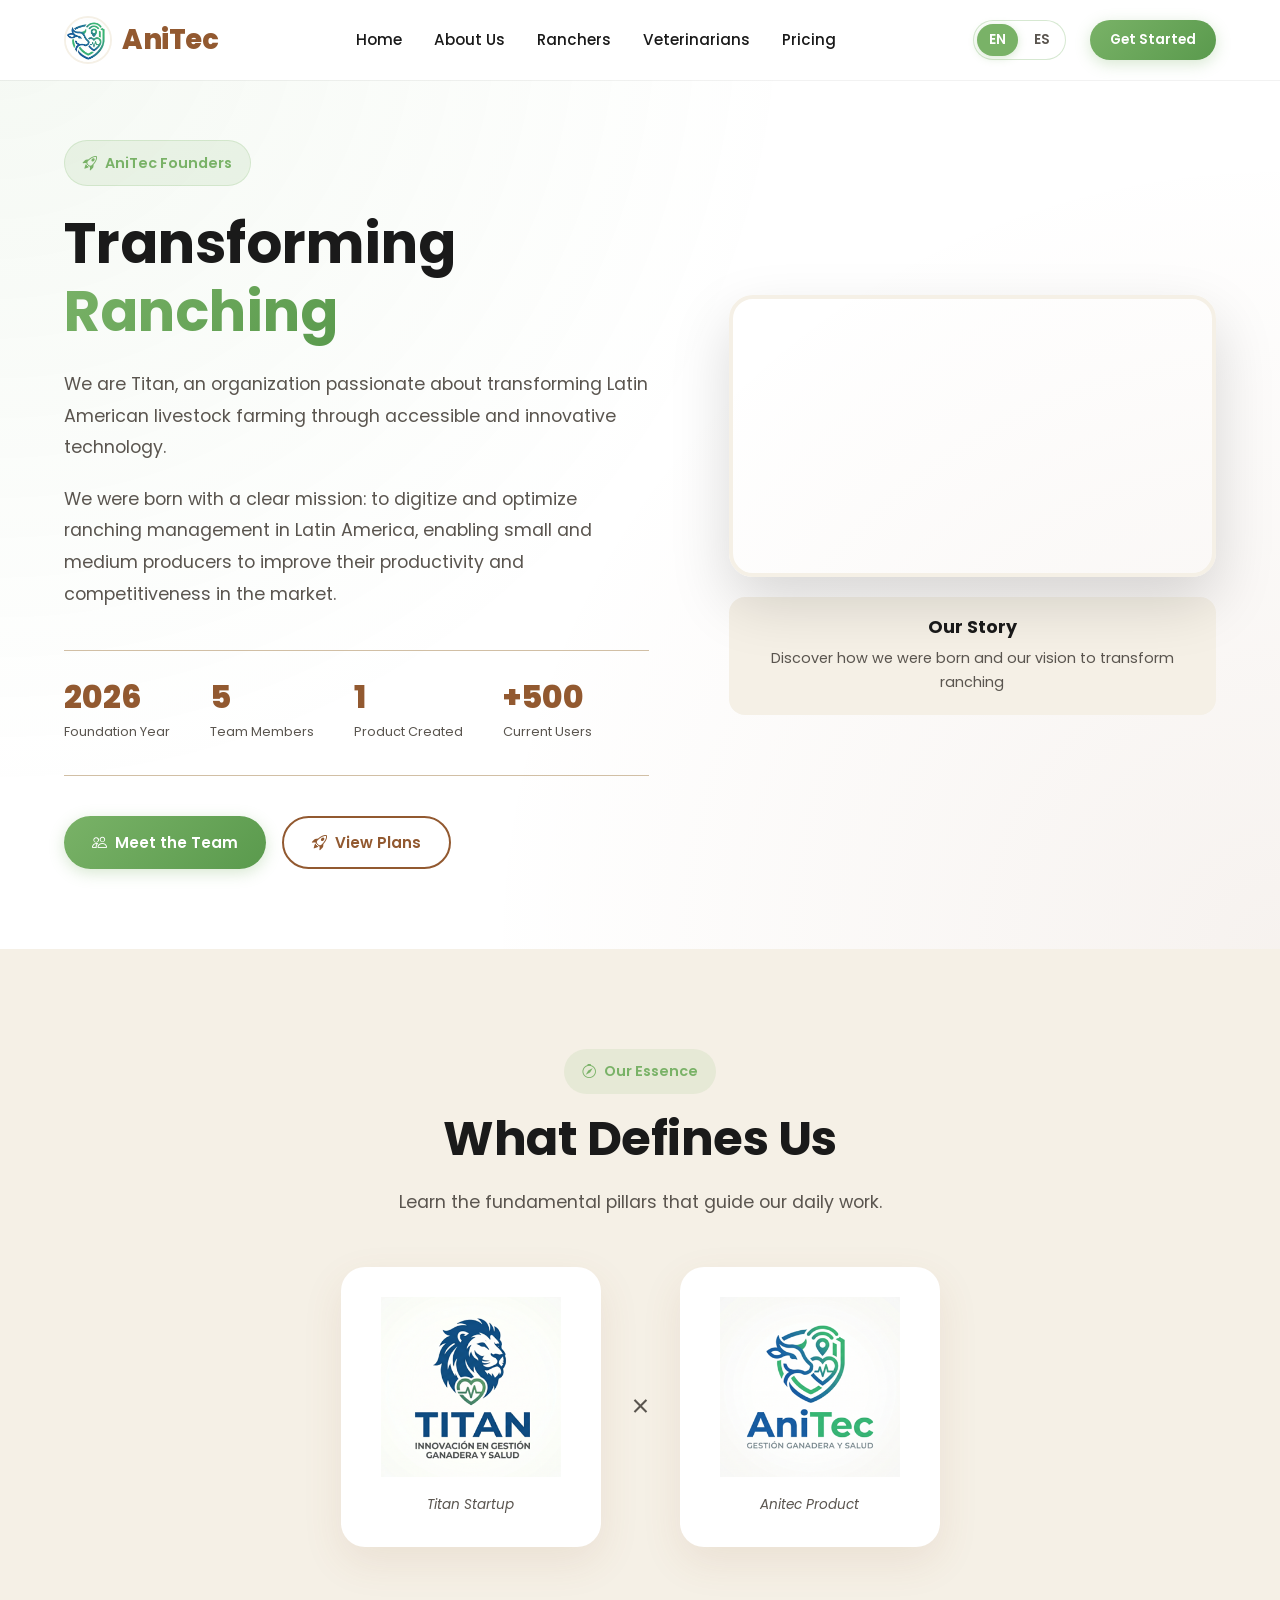
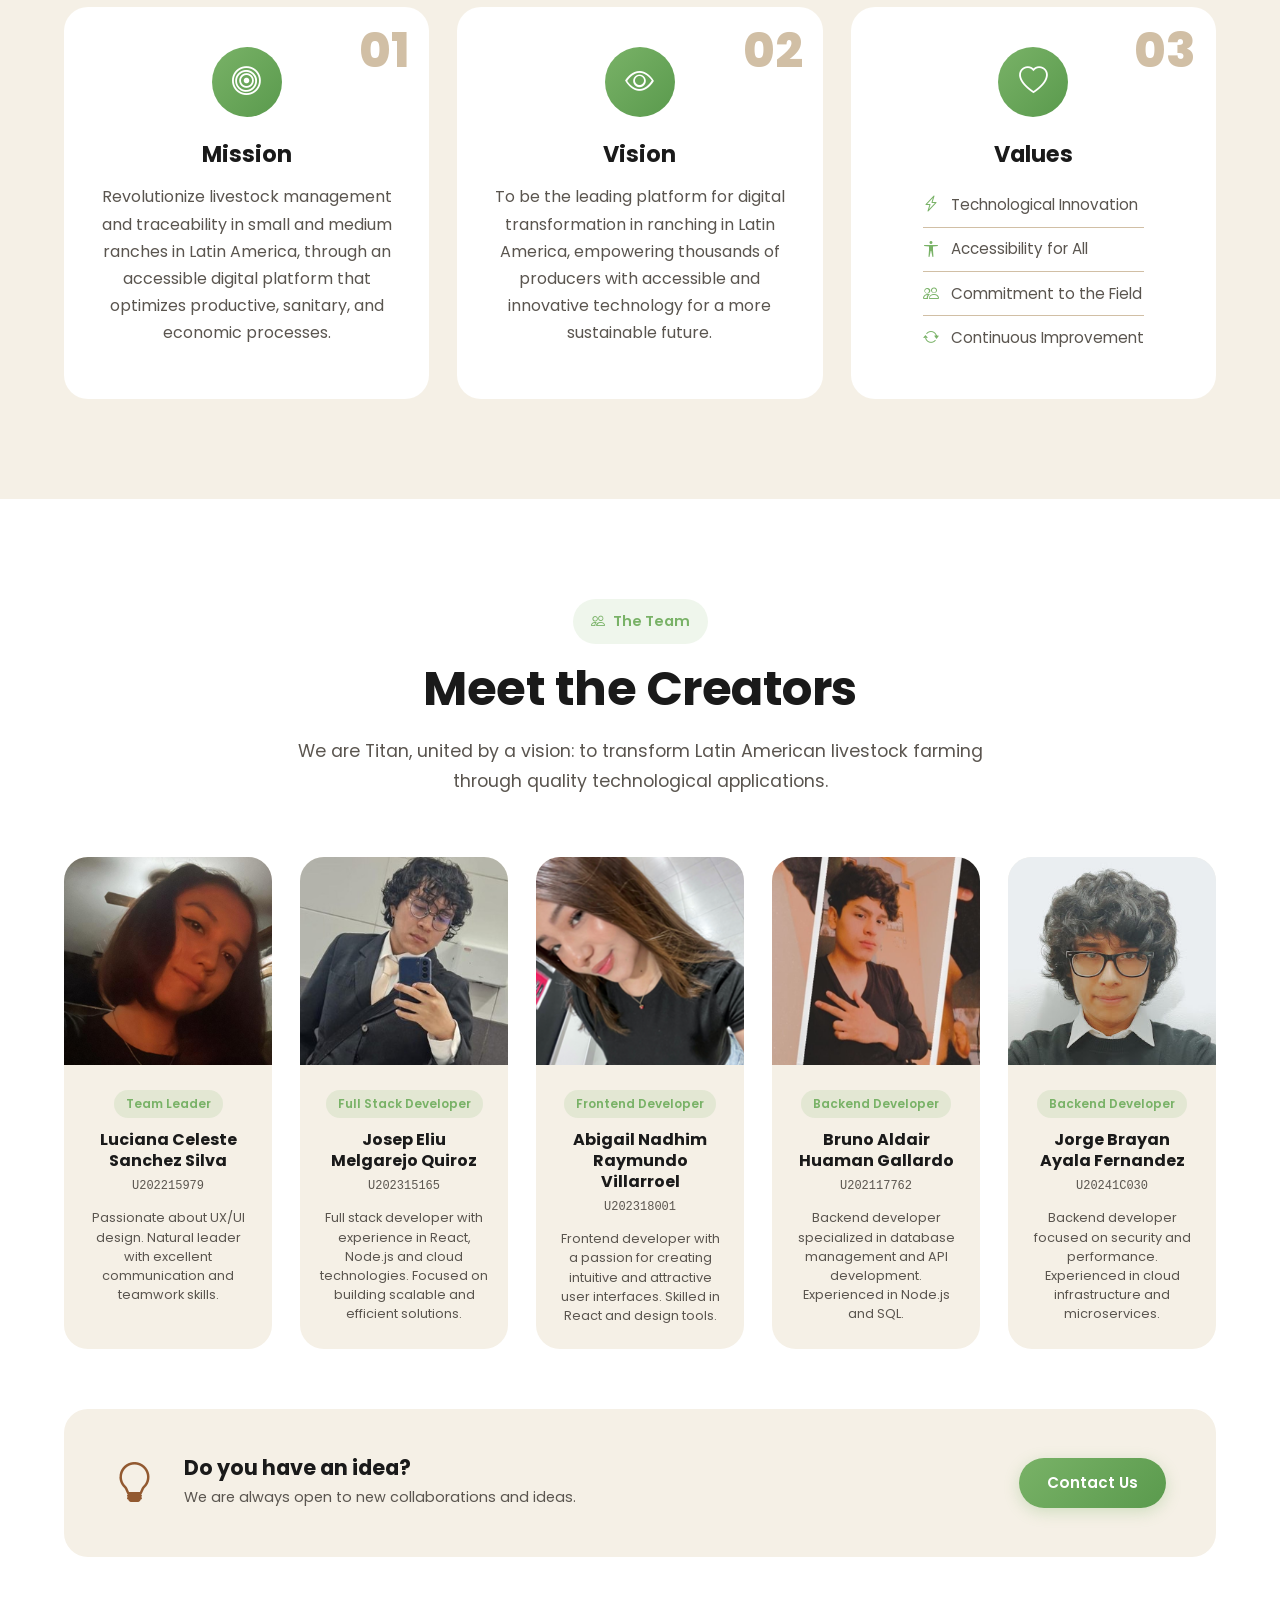
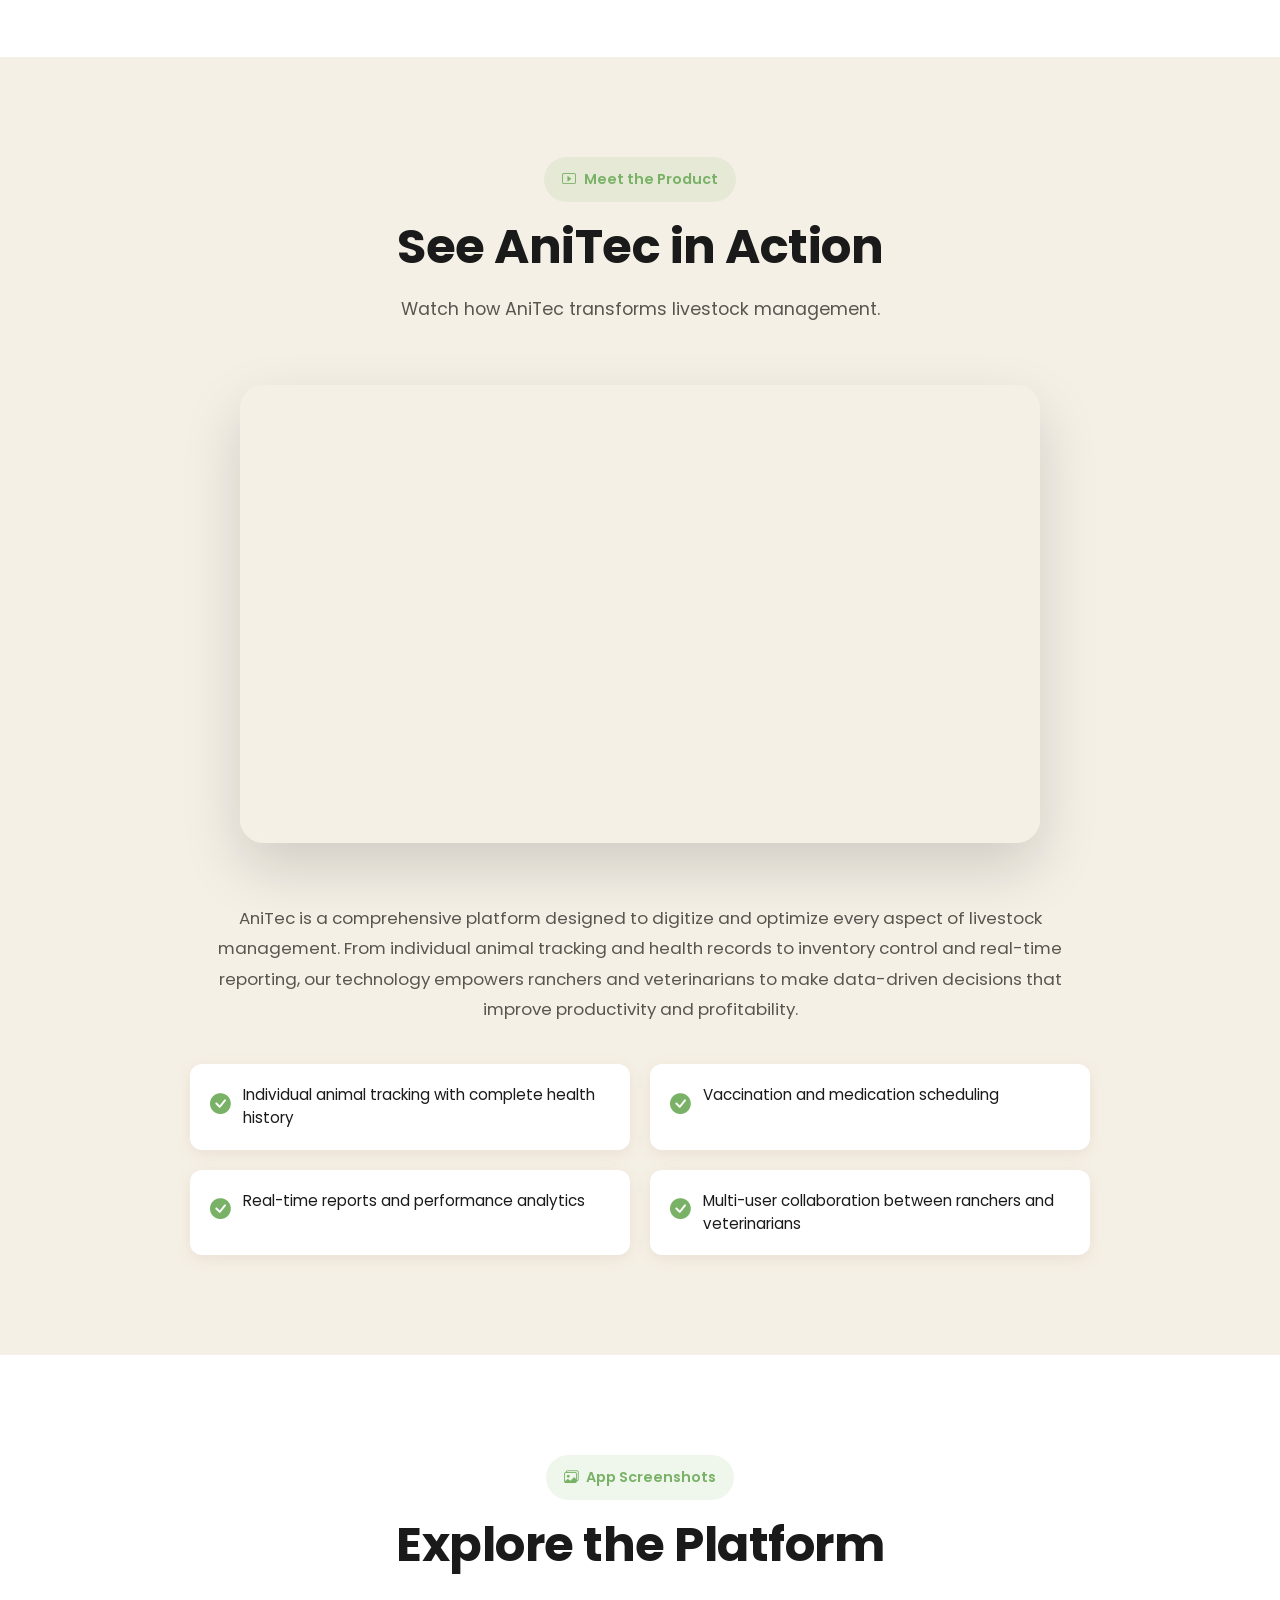
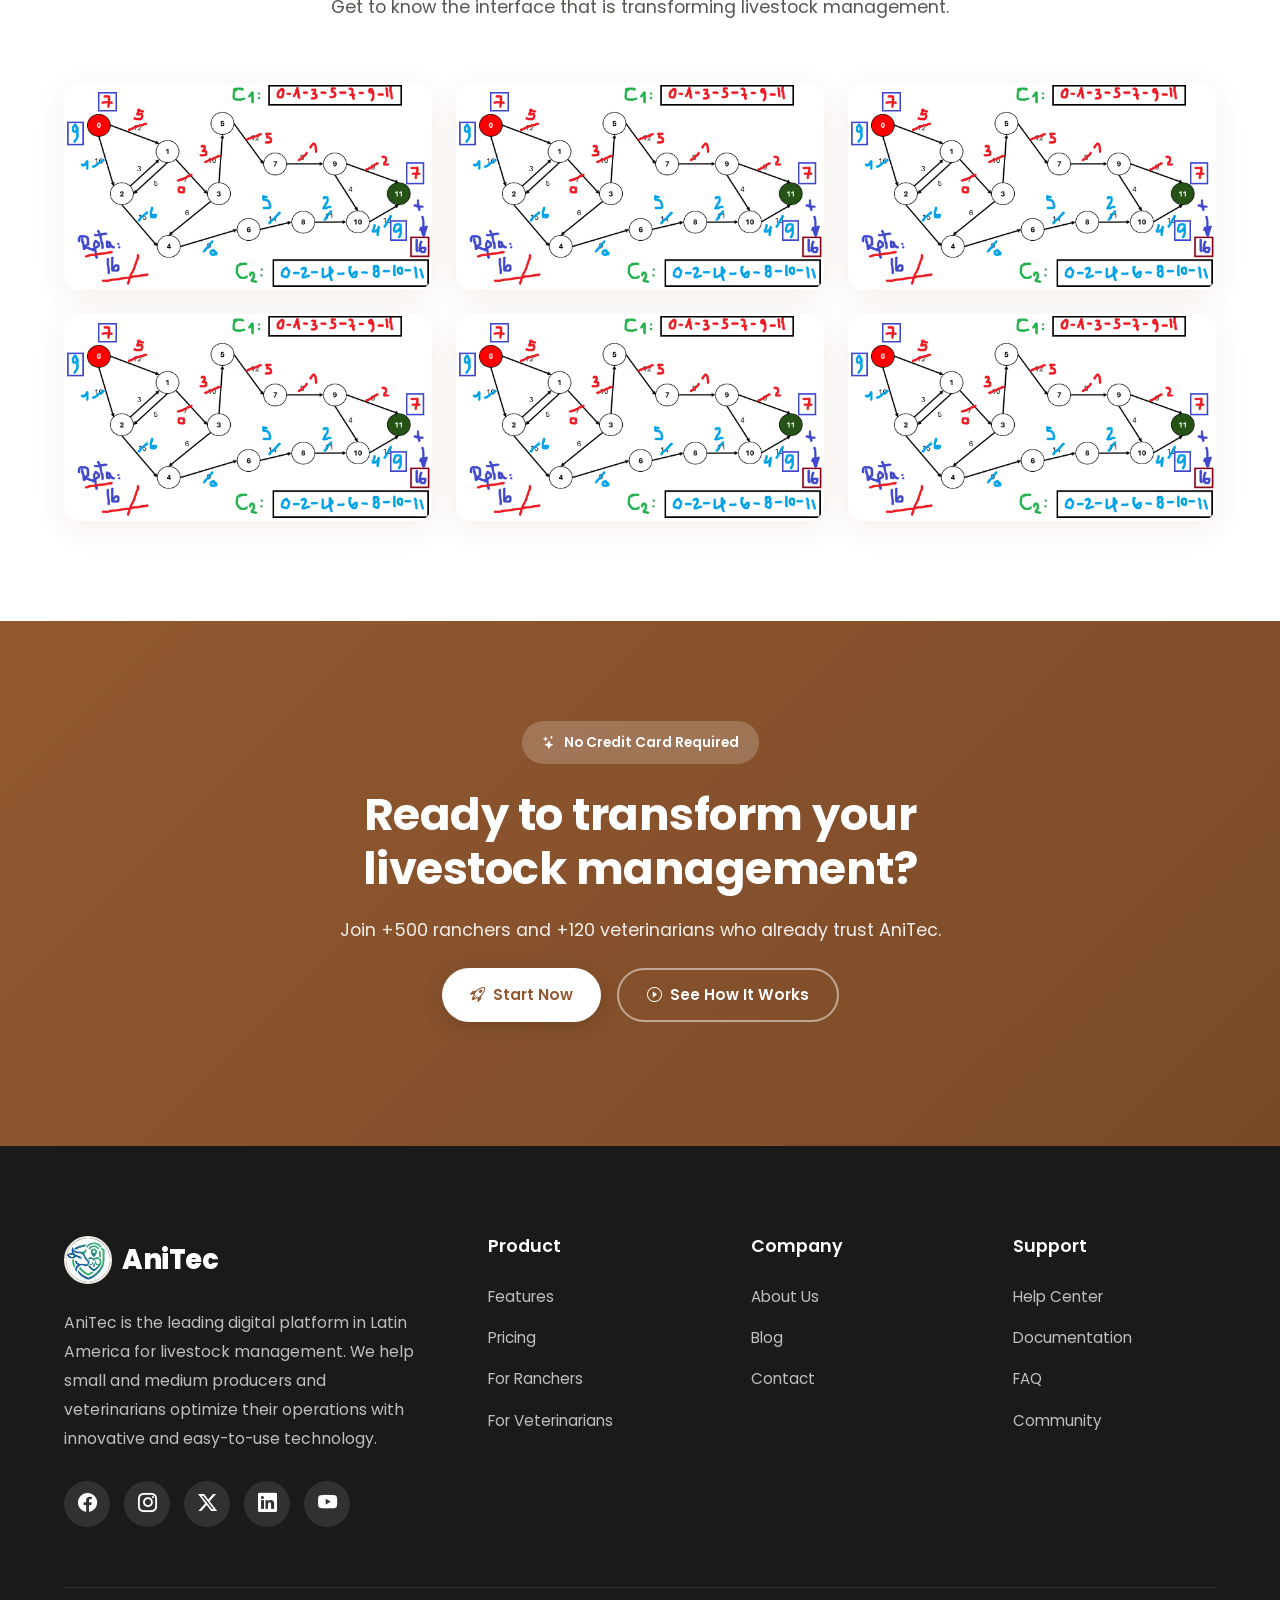
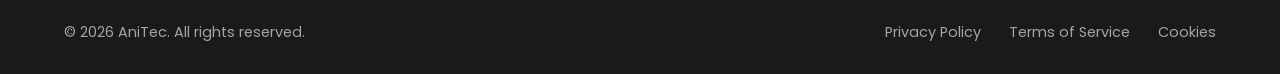
==== commit 99cf3daa: "SafeStep landing initialization!" ====
--- a/about.html
+++ b/about.html
@@ -6,26 +6,38 @@
     <meta name="robots" content="index, follow" />
     <meta name="googlebot" content="index, follow" />
     <link rel="canonical" href="https://anitec.com/about.html" />
-    
+
     <!-- Open Graph / Facebook -->
     <meta property="og:type" content="website" />
     <meta property="og:url" content="https://anitec.com/about.html" />
     <meta property="og:title" content="About Us - AniTec" />
-    <meta property="og:description" content="Meet the team behind AniTec. We are a passionate team transforming Latin American livestock through innovative technology." />
-    <meta property="og:image" content="https://anitec.com/assets/images/og-image.png" />
+    <meta
+      property="og:description"
+      content="Meet the team behind AniTec. We are a passionate team transforming Latin American livestock through innovative technology."
+    />
+    <meta
+      property="og:image"
+      content="https://anitec.com/assets/images/og-image.png"
+    />
     <meta property="og:site_name" content="AniTec" />
-    
+
     <!-- Twitter -->
     <meta property="twitter:card" content="summary_large_image" />
     <meta property="twitter:url" content="https://anitec.com/about.html" />
     <meta property="twitter:title" content="About Us - AniTec" />
-    <meta property="twitter:description" content="Meet the team behind AniTec. We are a passionate team transforming Latin American livestock through innovative technology." />
-    <meta property="twitter:image" content="https://anitec.com/assets/images/og-image.png" />
-    
+    <meta
+      property="twitter:description"
+      content="Meet the team behind AniTec. We are a passionate team transforming Latin American livestock through innovative technology."
+    />
+    <meta
+      property="twitter:image"
+      content="https://anitec.com/assets/images/og-image.png"
+    />
+
     <!-- Favicons -->
     <link rel="icon" href="./assets/images/logo.ico" type="image/x-icon" />
     <link rel="apple-touch-icon" href="./assets/images/apple-touch-icon.png" />
-    
+
     <!-- Theme Color -->
     <meta name="theme-color" content="#79B267" />
     <meta name="msapplication-TileColor" content="#79B267" />
@@ -61,18 +73,35 @@
         </a>
         <ul class="nav-menu">
           <li><a href="index.html" data-i18n="nav.home">Home</a></li>
-          <li><a href="about.html" class="active" data-i18n="nav.about">About Us</a></li>
+          <li>
+            <a href="about.html" class="active" data-i18n="nav.about"
+              >About Us</a
+            >
+          </li>
           <li><a href="ranchers.html" data-i18n="nav.ranchers">Ranchers</a></li>
-          <li><a href="veterinarians.html" data-i18n="nav.veterinarians">Veterinarians</a></li>
-          <li><a href="index.html#pricing" data-i18n="nav.pricing">Pricing</a></li>
+          <li>
+            <a href="veterinarians.html" data-i18n="nav.veterinarians"
+              >Veterinarians</a
+            >
+          </li>
+          <li>
+            <a href="index.html#pricing" data-i18n="nav.pricing">Pricing</a>
+          </li>
         </ul>
         <div class="nav-actions">
           <div class="lang-switcher">
-            <button class="lang-btn" id="lang-en" onclick="setLanguage('en')">EN</button>
-            <button class="lang-btn" id="lang-es" onclick="setLanguage('es')">ES</button>
-          </div>
-          <a href="index.html#pricing" class="btn btn-success btn-sm" data-i18n="nav.startFree"
-            >Start Free</a
+            <button class="lang-btn" id="lang-en" onclick="setLanguage('en')">
+              EN
+            </button>
+            <button class="lang-btn" id="lang-es" onclick="setLanguage('es')">
+              ES
+            </button>
+          </div>
+          <a
+            href="index.html#pricing"
+            class="btn btn-success btn-sm"
+            data-i18n="nav.startFree"
+            >Get Started</a
           >
           <button class="mobile-menu-btn">
             <i class="bi bi-list"></i>
@@ -90,7 +119,8 @@
             font-size: 1.2rem;
             color: var(--primary-brown);
           "
-          data-i18n="nav.menu">Menu</span
+          data-i18n="nav.menu"
+          >Menu</span
         >
         <button class="mobile-menu-close">
           <i class="bi bi-x-lg"></i>
@@ -100,15 +130,38 @@
         <li><a href="index.html" data-i18n="nav.home">Home</a></li>
         <li><a href="about.html" data-i18n="nav.about">About Us</a></li>
         <li><a href="ranchers.html" data-i18n="nav.ranchers">Ranchers</a></li>
-        <li><a href="veterinarians.html" data-i18n="nav.veterinarians">Veterinarians</a></li>
-        <li><a href="index.html#pricing" data-i18n="nav.pricing">Pricing</a></li>
+        <li>
+          <a href="veterinarians.html" data-i18n="nav.veterinarians"
+            >Veterinarians</a
+          >
+        </li>
+        <li>
+          <a href="index.html#pricing" data-i18n="nav.pricing">Pricing</a>
+        </li>
       </ul>
       <div class="mobile-menu-cta">
-        <a href="index.html#pricing" class="btn btn-success" data-i18n="nav.startFree">Start Free</a>
+        <a
+          href="index.html#pricing"
+          class="btn btn-success"
+          data-i18n="nav.startFree"
+          >Get Started</a
+        >
       </div>
       <div class="mobile-lang-switcher">
-        <button class="lang-btn" id="mobile-lang-en" onclick="setLanguage('en')">EN</button>
-        <button class="lang-btn" id="mobile-lang-es" onclick="setLanguage('es')">ES</button>
+        <button
+          class="lang-btn"
+          id="mobile-lang-en"
+          onclick="setLanguage('en')"
+        >
+          EN
+        </button>
+        <button
+          class="lang-btn"
+          id="mobile-lang-es"
+          onclick="setLanguage('es')"
+        >
+          ES
+        </button>
       </div>
     </div>
 
@@ -121,10 +174,15 @@
               <span data-i18n="about.heroBadge">AniTec Founders</span>
             </div>
             <h1 class="about-title">
-              <span data-i18n="about.heroTitle1">Transforming</span><span class="highlight" data-i18n="about.heroTitle2"> Ranching</span>
+              <span data-i18n="about.heroTitle1">Transforming</span
+              ><span class="highlight" data-i18n="about.heroTitle2">
+                Ranching</span
+              >
             </h1>
             <p class="about-description" data-i18n="about.heroDesc1">
-              We are <strong>Titan</strong>, an organization passionate about transforming Latin American livestock farming through accessible and innovative technology.
+              We are <strong>Titan</strong>, an organization passionate about
+              transforming Latin American livestock farming through accessible
+              and innovative technology.
             </p>
             <p class="about-description" data-i18n="about.heroDesc2">
               We were born with a clear mission:
@@ -135,19 +193,27 @@
             <div class="about-hero-stats">
               <div class="hero-stat">
                 <span class="hero-stat-number">2026</span>
-                <span class="hero-stat-label" data-i18n="about.stat1">Foundation<br />Year</span>
+                <span class="hero-stat-label" data-i18n="about.stat1"
+                  >Foundation<br />Year</span
+                >
               </div>
               <div class="hero-stat">
                 <span class="hero-stat-number">5</span>
-                <span class="hero-stat-label" data-i18n="about.stat2">Team<br />Members</span>
+                <span class="hero-stat-label" data-i18n="about.stat2"
+                  >Team<br />Members</span
+                >
               </div>
               <div class="hero-stat">
                 <span class="hero-stat-number">1</span>
-                <span class="hero-stat-label" data-i18n="about.stat3">Product<br />Created</span>
+                <span class="hero-stat-label" data-i18n="about.stat3"
+                  >Product<br />Created</span
+                >
               </div>
               <div class="hero-stat">
                 <span class="hero-stat-number">+500</span>
-                <span class="hero-stat-label" data-i18n="about.stat4">Current<br />Users</span>
+                <span class="hero-stat-label" data-i18n="about.stat4"
+                  >Current<br />Users</span
+                >
               </div>
             </div>
             <div class="about-hero-buttons">
@@ -163,13 +229,7 @@
           </div>
           <div class="about-hero-video">
             <div class="video-container">
-              <video controles poster="assets/images/video-poster.png">
-                <source
-                  src="assets/videos/about-us-video.mp4"
-                  type="video/mp4"
-                />
-                Your browser does not support video playback.
-              </video>
+              <iframe src="https://www.youtube.com/embed/-RuGA9r1EsM" title="AniTec Story" frameborder="0" allow="accelerometer; autoplay; clipboard-write; encrypted-media; gyroscope; picture-in-picture" allowfullscreen></iframe>
             </div>
             <div class="video-info">
               <h4 data-i18n="about.ourStory">Learn our story</h4>
@@ -189,7 +249,9 @@
             <i class="bi bi-compass"></i>
             <span data-i18n="about.essenceSubtitle">Our Essence</span>
           </span>
-          <h2 class="section-title" data-i18n="about.essenceTitle">What Defines Us</h2>
+          <h2 class="section-title" data-i18n="about.essenceTitle">
+            What Defines Us
+          </h2>
           <p class="section-description" data-i18n="about.essenceDesc">
             Learn the fundamental pillars that guide our daily work.
           </p>
@@ -208,7 +270,9 @@
               src="assets/images/about-us/logo_producto_anitec.png"
               alt="AniTec Product"
             />
-            <span class="mv-logo-label" data-i18n="about.product">AniTec Product</span>
+            <span class="mv-logo-label" data-i18n="about.product"
+              >AniTec Product</span
+            >
           </div>
         </div>
         <div class="mv-grid">
@@ -246,13 +310,21 @@
             <h3 data-i18n="about.values">Values</h3>
             <ul class="mv-values">
               <li>
-                <i class="bi bi-lightning-charge"></i> <span data-i18n="about.val1">Technological Innovation</span>
-              </li>
-              <li>
-                <i class="bi bi-universal-access"></i> <span data-i18n="about.val2">Accessibility for All</span>
-              </li>
-              <li><i class="bi bi-people"></i> <span data-i18n="about.val3">Commitment to the Field</span></li>
-              <li><i class="bi bi-arrow-repeat"></i> <span data-i18n="about.val4">Continuous Improvement</span></li>
+                <i class="bi bi-lightning-charge"></i>
+                <span data-i18n="about.val1">Technological Innovation</span>
+              </li>
+              <li>
+                <i class="bi bi-universal-access"></i>
+                <span data-i18n="about.val2">Accessibility for All</span>
+              </li>
+              <li>
+                <i class="bi bi-people"></i>
+                <span data-i18n="about.val3">Commitment to the Field</span>
+              </li>
+              <li>
+                <i class="bi bi-arrow-repeat"></i>
+                <span data-i18n="about.val4">Continuous Improvement</span>
+              </li>
             </ul>
           </div>
         </div>
@@ -266,9 +338,12 @@
             <i class="bi bi-people"></i>
             <span data-i18n="about.teamSubtitle">The Team</span>
           </span>
-          <h2 class="section-title" data-i18n="about.teamTitle">Meet the Creators</h2>
+          <h2 class="section-title" data-i18n="about.teamTitle">
+            Meet the Creators
+          </h2>
           <p class="section-description" data-i18n="about.teamDesc">
-            We are Titan, united by a vision: to transform Latin American livestock farming through quality technological applications.
+            We are Titan, united by a vision: to transform Latin American
+            livestock farming through quality technological applications.
           </p>
         </div>
         <div class="team-grid">
@@ -280,11 +355,18 @@
               />
               <div class="team-social">
                 <a href="#"><i class="bi bi-linkedin"></i></a>
-                <a href="https://github.com/luccsss" target="_blank" rel="noreferrer"><i class="bi bi-github"></i></a>
+                <a
+                  href="https://github.com/luccsss"
+                  target="_blank"
+                  rel="noreferrer"
+                  ><i class="bi bi-github"></i
+                ></a>
               </div>
             </div>
             <div class="team-info">
-              <span class="team-role" data-i18n="about.teamRole1">Team Leader</span>
+              <span class="team-role" data-i18n="about.teamRole1"
+                >Team Leader</span
+              >
               <h3 class="team-name">Luciana Celeste Sanchez Silva</h3>
               <p class="team-code">U202215979</p>
               <p class="team-bio" data-i18n="about.bio1">
@@ -301,11 +383,18 @@
               />
               <div class="team-social">
                 <a href="#"><i class="bi bi-linkedin"></i></a>
-                <a href="https://github.com/Melga1502" target="_blank" rel="noreferrer"><i class="bi bi-github"></i></a>
+                <a
+                  href="https://github.com/Melga1502"
+                  target="_blank"
+                  rel="noreferrer"
+                  ><i class="bi bi-github"></i
+                ></a>
               </div>
             </div>
             <div class="team-info">
-              <span class="team-role" data-i18n="about.teamRole2">Full Stack Developer</span>
+              <span class="team-role" data-i18n="about.teamRole2"
+                >Full Stack Developer</span
+              >
               <h3 class="team-name">Josep Eliu Melgarejo Quiroz</h3>
               <p class="team-code">U202315165</p>
               <p class="team-bio" data-i18n="about.bio2">
@@ -322,11 +411,18 @@
               />
               <div class="team-social">
                 <a href="#"><i class="bi bi-linkedin"></i></a>
-                <a href="https://github.com/AbigailRV" target="_blank" rel="noreferrer"><i class="bi bi-github"></i></a>
+                <a
+                  href="https://github.com/AbigailRV"
+                  target="_blank"
+                  rel="noreferrer"
+                  ><i class="bi bi-github"></i
+                ></a>
               </div>
             </div>
             <div class="team-info">
-              <span class="team-role" data-i18n="about.teamRole3">Frontend Developer</span>
+              <span class="team-role" data-i18n="about.teamRole3"
+                >Frontend Developer</span
+              >
               <h3 class="team-name">Abigail Nadhim Raymundo Villarroel</h3>
               <p class="team-code">U202318001</p>
               <p class="team-bio" data-i18n="about.bio3">
@@ -343,11 +439,18 @@
               />
               <div class="team-social">
                 <a href="#"><i class="bi bi-linkedin"></i></a>
-                <a href="https://github.com/BrunoHG10" target="_blank" rel="noreferrer"><i class="bi bi-github"></i></a>
+                <a
+                  href="https://github.com/BrunoHG10"
+                  target="_blank"
+                  rel="noreferrer"
+                  ><i class="bi bi-github"></i
+                ></a>
               </div>
             </div>
             <div class="team-info">
-              <span class="team-role" data-i18n="about.teamRole4">Backend Developer</span>
+              <span class="team-role" data-i18n="about.teamRole4"
+                >Backend Developer</span
+              >
               <h3 class="team-name">Bruno Aldair Huaman Gallardo</h3>
               <p class="team-code">U202117762</p>
               <p class="team-bio" data-i18n="about.bio4">
@@ -364,11 +467,18 @@
               />
               <div class="team-social">
                 <a href="#"><i class="bi bi-linkedin"></i></a>
-                <a href="https://github.com/jorgeayaladev" target="_blank" rel="noreferrer"><i class="bi bi-github"></i></a>
+                <a
+                  href="https://github.com/jorgeayaladev"
+                  target="_blank"
+                  rel="noreferrer"
+                  ><i class="bi bi-github"></i
+                ></a>
               </div>
             </div>
             <div class="team-info">
-              <span class="team-role" data-i18n="about.teamRole5">Backend Developer</span>
+              <span class="team-role" data-i18n="about.teamRole5"
+                >Backend Developer</span
+              >
               <h3 class="team-name">Jorge Brayan Ayala Fernandez</h3>
               <p class="team-code">U20241C030</p>
               <p class="team-bio" data-i18n="about.bio5">
@@ -383,9 +493,104 @@
             <i class="bi bi-lightbulb"></i>
             <div>
               <h4 data-i18n="about.ideaTitle">Do you have an idea?</h4>
-              <p data-i18n="about.ideaDesc">We are always open to new collaborations and ideas.</p>
-            </div>
-            <a href="#contact" class="btn btn-success" data-i18n="about.contactUs">Contact Us</a>
+              <p data-i18n="about.ideaDesc">
+                We are always open to new collaborations and ideas.
+              </p>
+            </div>
+            <a
+              href="#contact"
+              class="btn btn-success"
+              data-i18n="about.contactUs"
+              >Contact Us</a
+            >
+          </div>
+        </div>
+      </div>
+    </section>
+
+    <!-- Product Showcase -->
+    <section class="about-product">
+      <div class="container">
+        <div class="section-header">
+          <span class="section-subtitle">
+            <i class="bi bi-play-btn"></i>
+            <span data-i18n="about.productSubtitle">Meet the Product</span>
+          </span>
+          <h2 class="section-title" data-i18n="about.productTitle">See AniTec in Action</h2>
+          <p class="section-description" data-i18n="about.productDesc">Watch how AniTec transforms livestock management.</p>
+        </div>
+        <div class="product-video-wrapper">
+          <div class="video-container">
+            <iframe src="https://www.youtube.com/embed/jmA1L_1_8bk" title="AniTec Product Video" frameborder="0" allow="accelerometer; autoplay; clipboard-write; encrypted-media; gyroscope; picture-in-picture" allowfullscreen></iframe>
+          </div>
+        </div>
+        <div class="product-content">
+          <p class="product-content-text" data-i18n="about.productText">
+            AniTec is a comprehensive platform designed to digitize and optimize every aspect of livestock management. From individual animal tracking and health records to inventory control and real-time reporting, our technology empowers ranchers and veterinarians to make data-driven decisions that improve productivity and profitability.
+          </p>
+          <div class="product-features-mini">
+            <div class="product-feature-item">
+              <i class="bi bi-check-circle-fill"></i>
+              <span data-i18n="about.productFeature1">Individual animal tracking with complete health history</span>
+            </div>
+            <div class="product-feature-item">
+              <i class="bi bi-check-circle-fill"></i>
+              <span data-i18n="about.productFeature2">Vaccination and medication scheduling</span>
+            </div>
+            <div class="product-feature-item">
+              <i class="bi bi-check-circle-fill"></i>
+              <span data-i18n="about.productFeature3">Real-time reports and performance analytics</span>
+            </div>
+            <div class="product-feature-item">
+              <i class="bi bi-check-circle-fill"></i>
+              <span data-i18n="about.productFeature4">Multi-user collaboration between ranchers and veterinarians</span>
+            </div>
+          </div>
+        </div>
+      </div>
+    </section>
+
+    <!-- App Screenshots -->
+    <section class="app-screenshots">
+      <div class="container">
+        <div class="section-header">
+          <span class="section-subtitle">
+            <i class="bi bi-images"></i>
+            <span data-i18n="about.screenshotsSubtitle">App Screenshots</span>
+          </span>
+          <h2 class="section-title" data-i18n="about.screenshotsTitle">Explore the Platform</h2>
+          <p class="section-description" data-i18n="about.screenshotsDesc">Get to know the interface that is transforming livestock management.</p>
+        </div>
+        <div class="screenshots-grid">
+          <div class="screenshot-card"><img src="assets/images/screenshots/screen-1.png" alt="AniTec Screenshot 1" /></div>
+          <div class="screenshot-card"><img src="assets/images/screenshots/screen-2.png" alt="AniTec Screenshot 2" /></div>
+          <div class="screenshot-card"><img src="assets/images/screenshots/screen-3.png" alt="AniTec Screenshot 3" /></div>
+          <div class="screenshot-card"><img src="assets/images/screenshots/screen-4.png" alt="AniTec Screenshot 4" /></div>
+          <div class="screenshot-card"><img src="assets/images/screenshots/screen-5.png" alt="AniTec Screenshot 5" /></div>
+          <div class="screenshot-card"><img src="assets/images/screenshots/screen-6.png" alt="AniTec Screenshot 6" /></div>
+        </div>
+      </div>
+    </section>
+
+    <!-- About CTA -->
+    <section class="about-cta">
+      <div class="container">
+        <div class="about-cta-content">
+          <div class="cta-badge">
+            <i class="bi bi-stars"></i>
+            <span data-i18n="about.ctaBadge">No Credit Card Required</span>
+          </div>
+          <h2 class="cta-title" data-i18n="about.ctaTitle">Ready to transform your livestock management?</h2>
+          <p class="cta-description" data-i18n="about.ctaDesc">Join +500 ranchers and +120 veterinarians who already trust AniTec.</p>
+          <div class="cta-buttons">
+            <a href="index.html#pricing" class="btn btn-primary">
+              <i class="bi bi-rocket-takeoff"></i>
+              <span data-i18n="about.ctaStartFree">Start Now</span>
+            </a>
+            <a href="ranchers.html" class="btn btn-outline-light">
+              <i class="bi bi-play-circle"></i>
+              <span data-i18n="about.ctaSeeHow">See How It Works</span>
+            </a>
           </div>
         </div>
       </div>
@@ -416,16 +621,34 @@
           <div class="footer-column">
             <h4 class="footer-title" data-i18n="footer.product">Product</h4>
             <ul class="footer-links">
-              <li><a href="index.html#features" data-i18n="footer.features">Features</a></li>
-              <li><a href="index.html#pricing" data-i18n="footer.pricing">Pricing</a></li>
-              <li><a href="ranchers.html" data-i18n="footer.forRanchers">For Ranchers</a></li>
-              <li><a href="veterinarians.html" data-i18n="footer.forVets">For Veterinarians</a></li>
+              <li>
+                <a href="index.html#features" data-i18n="footer.features"
+                  >Features</a
+                >
+              </li>
+              <li>
+                <a href="index.html#pricing" data-i18n="footer.pricing"
+                  >Pricing</a
+                >
+              </li>
+              <li>
+                <a href="ranchers.html" data-i18n="footer.forRanchers"
+                  >For Ranchers</a
+                >
+              </li>
+              <li>
+                <a href="veterinarians.html" data-i18n="footer.forVets"
+                  >For Veterinarians</a
+                >
+              </li>
             </ul>
           </div>
           <div class="footer-column">
             <h4 class="footer-title" data-i18n="footer.company">Company</h4>
             <ul class="footer-links">
-              <li><a href="about.html" data-i18n="footer.about">About Us</a></li>
+              <li>
+                <a href="about.html" data-i18n="footer.about">About Us</a>
+              </li>
               <li><a href="#" data-i18n="footer.blog">Blog</a></li>
               <li><a href="#contact" data-i18n="footer.contact">Contact</a></li>
             </ul>
@@ -434,14 +657,18 @@
             <h4 class="footer-title" data-i18n="footer.support">Support</h4>
             <ul class="footer-links">
               <li><a href="#" data-i18n="footer.helpCenter">Help Center</a></li>
-              <li><a href="#" data-i18n="footer.documentation">Documentation</a></li>
+              <li>
+                <a href="#" data-i18n="footer.documentation">Documentation</a>
+              </li>
               <li><a href="#" data-i18n="footer.faq">FAQ</a></li>
               <li><a href="#" data-i18n="footer.community">Community</a></li>
             </ul>
           </div>
         </div>
         <div class="footer-bottom">
-          <p class="footer-copyright" data-i18n="footer.copyright">© 2026 AniTec. All rights reserved.</p>
+          <p class="footer-copyright" data-i18n="footer.copyright">
+            © 2026 AniTec. All rights reserved.
+          </p>
           <div class="footer-legal">
             <a href="#" data-i18n="footer.privacy">Privacy Policy</a>
             <a href="#" data-i18n="footer.terms">Terms of Service</a>
--- a/styles.css
+++ b/styles.css
@@ -21,7 +21,7 @@
 }
 
 html {
-  scrolel-behavior: smooth;
+  scroll-behavior: smooth;
 }
 
 body {
@@ -125,7 +125,7 @@
   box-shadow: 0 1px 0 rgba(0, 0, 0, 0.05);
 }
 
-.navbar.scroleled {
+.navbar.scrolled {
   box-shadow: 0 4px 30px var(--shadow-light);
 }
 
@@ -201,21 +201,6 @@
   display: flex;
   gap: 12px;
   align-items: center;
-}
-
-.btn {
-  padding: 12px 28px;
-  border-radius: 50px;
-  font-weight: 600;
-  font-size: 0.95rem;
-  cursor: pointer;
-  transition: all 0.3s cubic-bezier(0.4, 0, 0.2, 1);
-  text-decoration: none;
-  display: inline-flex;
-  align-items: center;
-  gap: 8px;
-  border: none;
-  font-family: "Poppins", sans-serif;
 }
 
 .btn-sm {
@@ -304,10 +289,6 @@
   display: flex;
   gap: 16px;
   flex-wrap: wrap;
-}
-
-.hero-image-wrapper {
-  position: relative;
 }
 
 .hero-image {
@@ -1438,6 +1419,7 @@
 
 .cta-buttons {
   display: flex;
+  justify-content: center;
   gap: 16px;
   flex-wrap: wrap;
   margin-bottom: 24px;
@@ -1509,10 +1491,6 @@
   .cta-buttons {
     flex-direction: column;
   }
-}
-
-.cta .btn-primary:hover {
-  background: var(--primary-cream);
 }
 
 .cta .btn-secondary {
@@ -1669,14 +1647,6 @@
     grid-template-columns: repeat(2, 1fr);
   }
 
-  .steps-container {
-    grid-template-columns: repeat(2, 1fr);
-  }
-
-  .steps-container::before {
-    display: none;
-  }
-
   .pricing-card.featured {
     transform: none;
   }
@@ -1708,8 +1678,7 @@
   }
 
   .features-grid,
-  .testimonials-grid,
-  .steps-container {
+  .testimonials-grid {
     grid-template-columns: 1fr;
   }
 
@@ -1955,7 +1924,8 @@
   border: 4px solid var(--primary-cream);
 }
 
-.video-container video {
+.video-container video,
+.video-container iframe {
   position: absolute;
   top: 0;
   left: 0;
@@ -2111,13 +2081,13 @@
 .mv-card ul {
   list-style: none;
   text-align: left;
-  padding: 0;
+  padding: 0 20px;
   margin: 0 auto;
   display: inline-block;
 }
 
 .mv-card li {
-  padding: 10px 0;
+  padding: 8px 0;
   border-bottom: 1px solid var(--secondary-cream);
   display: flex;
   align-items: center;
@@ -2145,72 +2115,7 @@
   border-bottom: 1px solid var(--secondary-cream);
 }
 
-.team {
-  padding: 100px 0;
-  background: var(--white);
-}
-
-.team-grid {
-  display: grid;
-  grid-template-columns: repeat(5, 1fr);
-  gap: 24px;
-}
-
-.team-card {
-  background: var(--primary-cream);
-  padding: 32px 24px;
-  border-radius: 20px;
-  text-align: center;
-  transition: all 0.3s ease;
-}
-
-.team-card:hover {
-  transform: translateY(-8px);
-  box-shadow: 0 20px 40px var(--shadow-light);
-}
-
-.team-image {
-  width: 120px;
-  height: 120px;
-  border-radius: 50%;
-  overflow: hidden;
-  margin: 0 auto 20px;
-  border: 4px solid var(--white);
-  box-shadow: 0 6px 20px var(--shadow-light);
-}
-
-.team-image img {
-  width: 100%;
-  height: 100%;
-  object-fit: cover;
-}
-
-.team-name {
-  font-size: 1rem;
-  color: var(--text-dark);
-  margin-bottom: 4px;
-}
-
-.team-rolee {
-  font-size: 0.85rem;
-  color: var(--primary-green);
-  font-weight: 600;
-  margin-bottom: 4px;
-}
-
-.team-code {
-  font-size: 0.75rem;
-  color: var(--text-light);
-  margin-bottom: 12px;
-}
-
-.team-bio {
-  font-size: 0.8rem;
-  color: var(--text-light);
-  line-height: 1.6;
-}
-
-/* Equipo Section - Nuevo diseño */
+/* Equipo Section */
 .team {
   padding: 100px 0;
   background: var(--white);
@@ -2602,57 +2507,6 @@
   font-size: 1.3rem;
 }
 
-/* Ganadero Page */
-.rancher-hero,
-.vet-hero {
-  min-height: 80vh;
-  padding: 140px 0 80px;
-  background: var(--white);
-}
-
-.rancher-hero-content,
-.vet-hero-content {
-  display: grid;
-  grid-template-columns: 1fr 1fr;
-  gap: 60px;
-  align-items: center;
-}
-
-.rancher-title,
-.vet-title {
-  font-size: 3.2rem;
-  color: var(--text-dark);
-  margin-bottom: 24px;
-}
-
-.rancher-title span,
-.vet-title span {
-  background: var(--gradient-green);
-  -webkit-background-clip: text;
-  background-clip: text;
-  -webkit-text-fill-color: transparent;
-}
-
-.rancher-description,
-.vet-description {
-  font-size: 1.1rem;
-  color: var(--text-light);
-  margin-bottom: 20px;
-  line-height: 1.8;
-}
-
-.rancher-buttons,
-.vet-buttons {
-  display: flex;
-  gap: 16px;
-  margin-top: 32px;
-}
-
-.rancher-hero-image,
-.vet-hero-image {
-  text-align: center;
-}
-
 .rancher-hero-image img,
 .vet-hero-image img {
   width: 100%;
@@ -2828,17 +2682,7 @@
   font-size: 0.9rem;
 }
 
-@media (max-width: 1024px) {
-  .testimonials-slide-group {
-    grid-template-columns: repeat(2, 1fr);
-  }
-}
-
 @media (max-width: 640px) {
-  .testimonials-slide-group {
-    grid-template-columns: 1fr;
-  }
-
   .testimonial-card {
     padding: 24px;
   }
@@ -3422,7 +3266,8 @@
   .testimonials-grid,
   .modules-grid,
   .functions-grid,
-  .cases-grid {
+  .cases-grid,
+  .screenshots-grid {
     grid-template-columns: repeat(2, 1fr);
   }
 
@@ -3450,7 +3295,9 @@
   .modules-grid,
   .functions-grid,
   .cases-grid,
-  .metrics-grid {
+  .screenshots-grid,
+  .metrics-grid,
+  .product-features-mini {
     grid-template-columns: 1fr;
   }
 
@@ -3462,6 +3309,133 @@
   .comparison-header {
     display: none;
   }
+}
+
+/* New About Page Sections */
+.about-product {
+  padding: 100px 0;
+  background: var(--primary-cream);
+}
+
+.product-video-wrapper {
+  max-width: 800px;
+  margin: 0 auto;
+}
+
+.product-content {
+  max-width: 900px;
+  margin: 60px auto 0;
+  text-align: center;
+}
+
+.product-content-text {
+  font-size: 1.05rem;
+  color: var(--text-light);
+  line-height: 1.8;
+  margin-bottom: 40px;
+}
+
+.product-features-mini {
+  display: grid;
+  grid-template-columns: repeat(2, 1fr);
+  gap: 20px;
+  text-align: left;
+}
+
+.product-feature-item {
+  display: flex;
+  align-items: flex-start;
+  gap: 12px;
+  padding: 20px;
+  background: var(--white);
+  border-radius: 12px;
+  box-shadow: 0 4px 16px var(--shadow-light);
+  transition: all 0.3s ease;
+}
+
+.product-feature-item:hover {
+  transform: translateY(-4px);
+  box-shadow: 0 8px 30px var(--shadow-light);
+}
+
+.product-feature-item i {
+  font-size: 1.3rem;
+  color: var(--primary-green);
+  margin-top: 2px;
+  flex-shrink: 0;
+}
+
+.product-feature-item span {
+  font-size: 0.95rem;
+  color: var(--text-dark);
+  line-height: 1.5;
+}
+
+.app-screenshots {
+  padding: 100px 0;
+  background: var(--white);
+}
+
+.screenshots-grid {
+  display: grid;
+  grid-template-columns: repeat(3, 1fr);
+  gap: 24px;
+}
+
+.screenshot-card {
+  border-radius: 16px;
+  overflow: hidden;
+  box-shadow: 0 8px 30px var(--shadow-light);
+  transition: all 0.4s ease;
+}
+
+.screenshot-card:hover {
+  transform: translateY(-8px);
+  box-shadow: 0 20px 50px var(--shadow-medium);
+}
+
+.screenshot-card img {
+  width: 100%;
+  height: 100%;
+  object-fit: cover;
+  display: block;
+}
+
+.about-cta {
+  padding: 100px 0;
+  background: var(--gradient-brown);
+  text-align: center;
+  position: relative;
+}
+
+.about-cta-content {
+  max-width: 700px;
+  margin: 0 auto;
+  position: relative;
+  z-index: 1;
+}
+
+.about-cta .btn-primary {
+  background: var(--white);
+  color: var(--primary-brown);
+  box-shadow: 0 4px 20px rgba(0, 0, 0, 0.15);
+}
+
+.about-cta .btn-primary:hover {
+  background: var(--primary-cream);
+  transform: translateY(-3px);
+  box-shadow: 0 8px 30px rgba(0, 0, 0, 0.2);
+}
+
+.about-cta .btn-outline-light {
+  background: transparent;
+  color: var(--white);
+  border: 2px solid rgba(255, 255, 255, 0.5);
+}
+
+.about-cta .btn-outline-light:hover {
+  background: rgba(255, 255, 255, 0.15);
+  border-color: var(--white);
 }
 
 /* Language Switcher */
@@ -3500,12 +3474,6 @@
   box-shadow: 0 2px 8px rgba(121, 178, 103, 0.3);
 }
 
-.nav-actions {
-  display: flex;
-  align-items: center;
-  gap: 12px;
-}
-
 /* Mobile language switcher */
 .mobile-lang-switcher {
   display: none;
